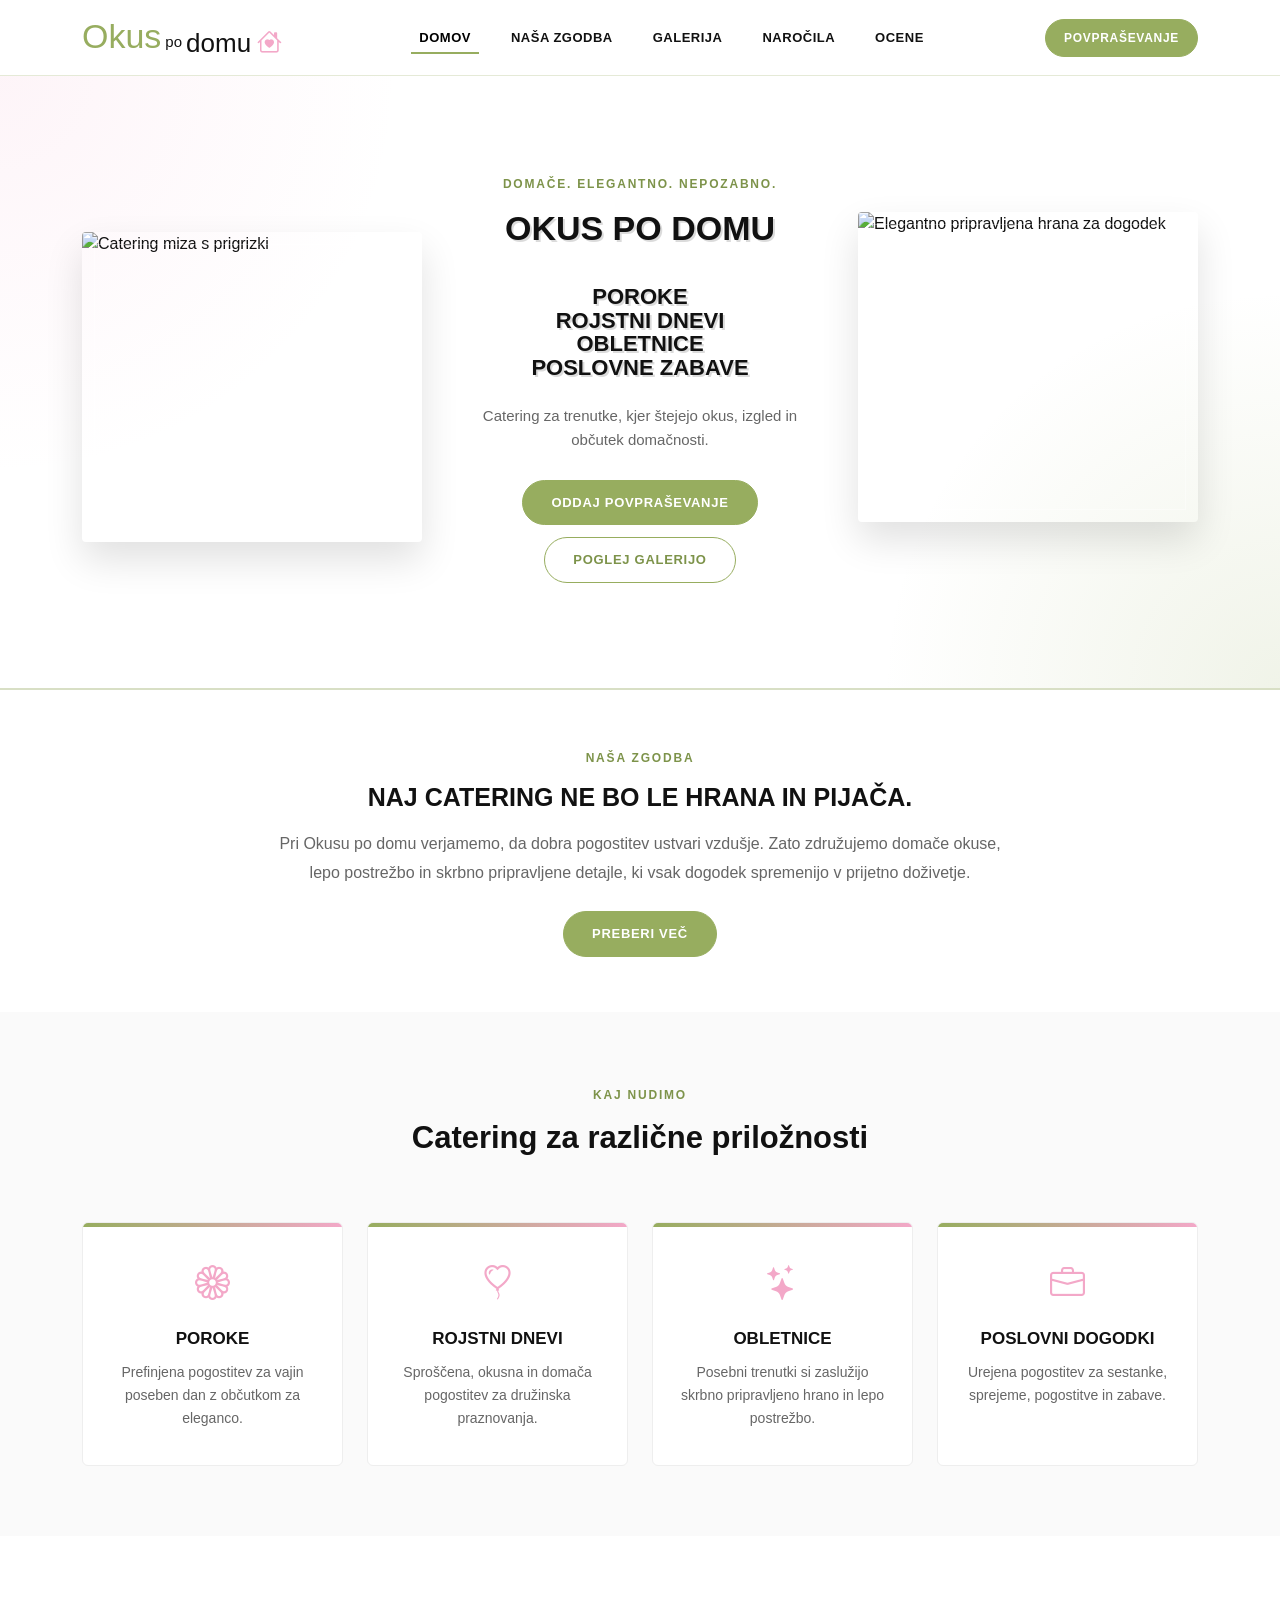
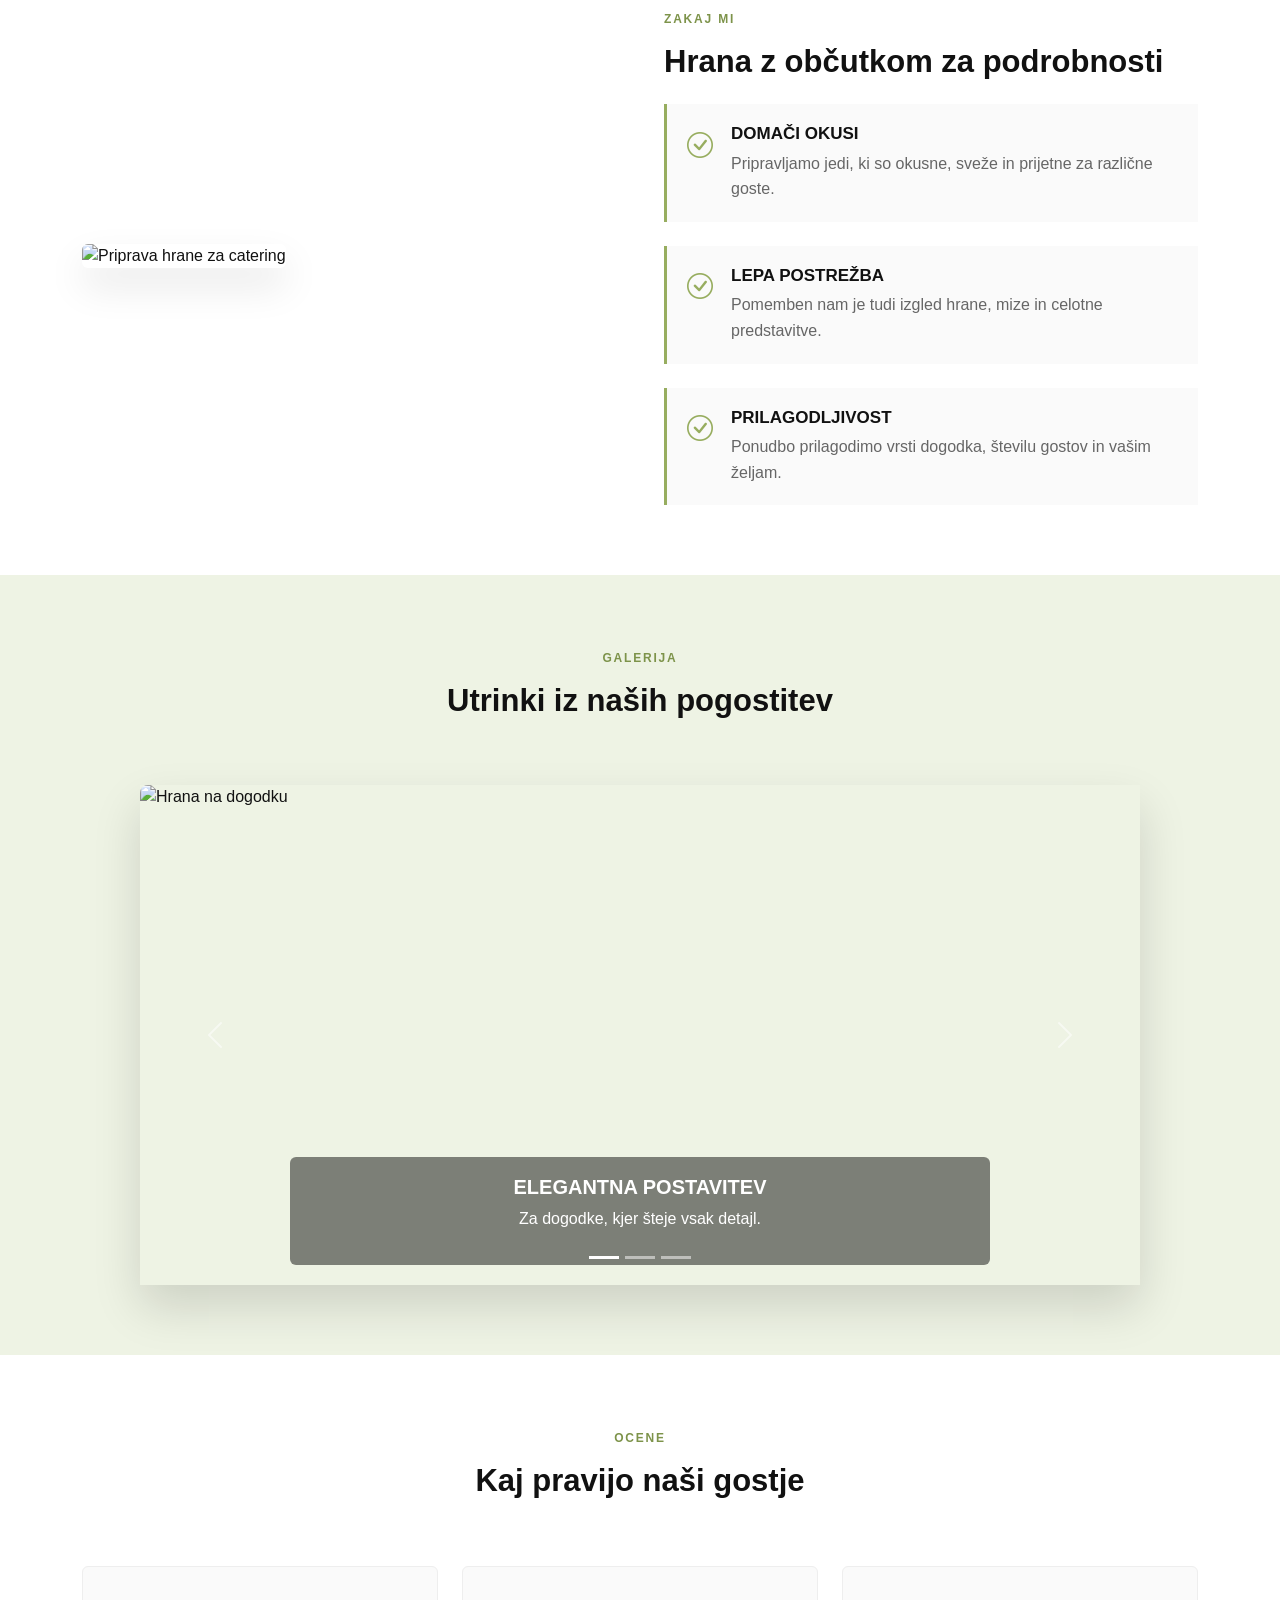
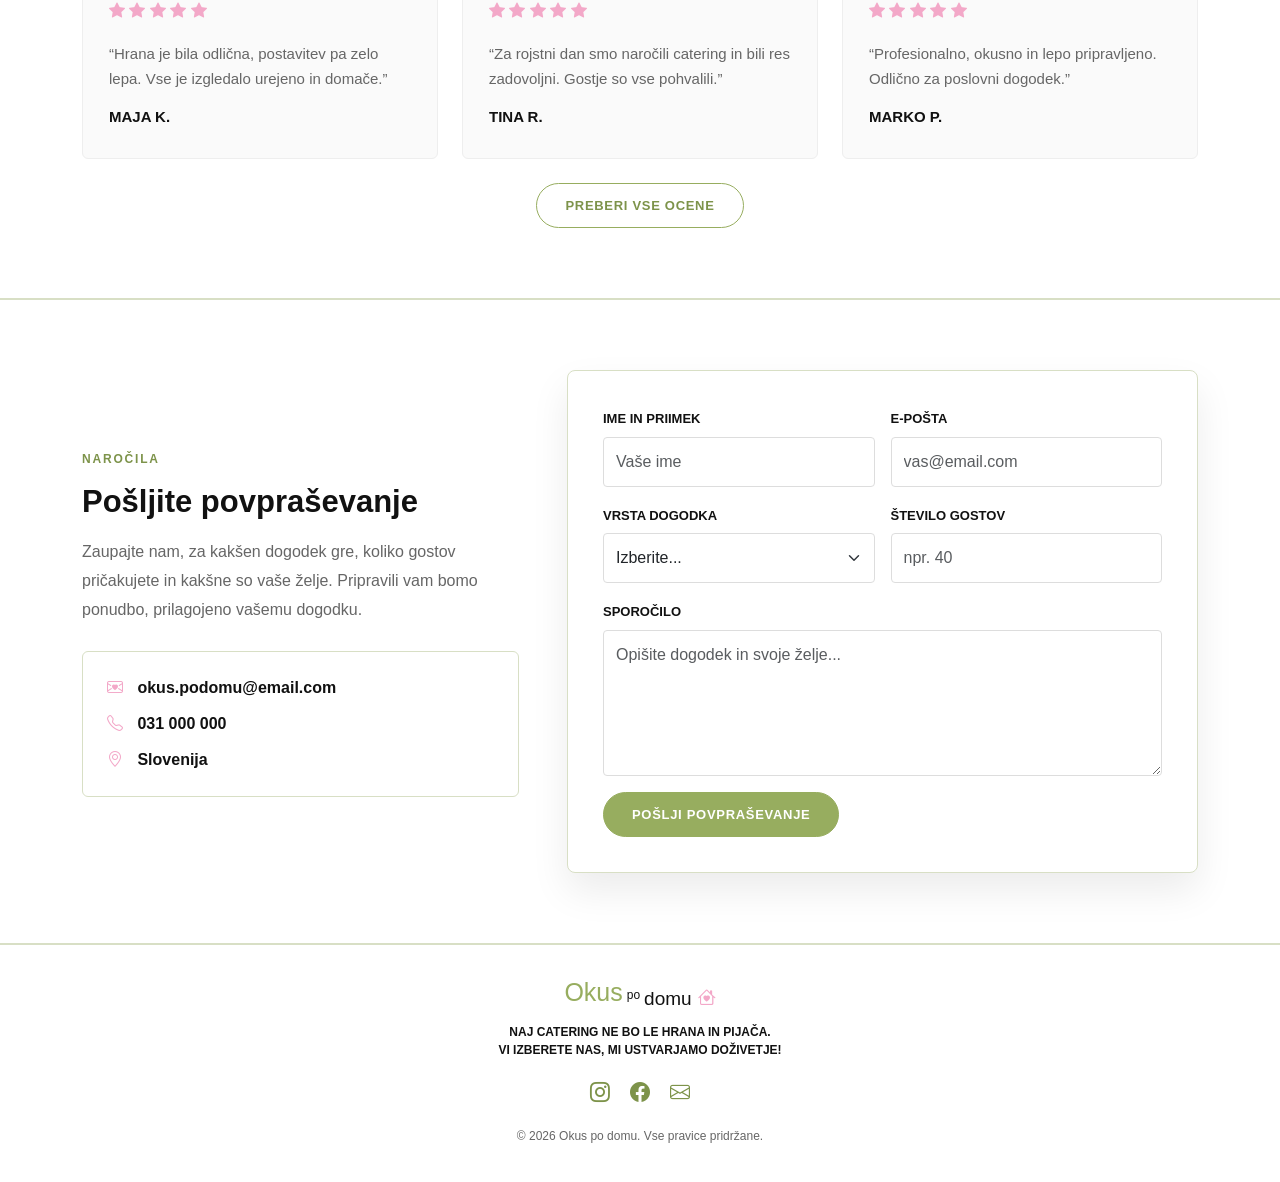
==== data/www/index.html @ 47f955e6 "stran123" ====
<!doctype html>
<html lang="sl">
<head>
  <meta charset="utf-8">
  <meta name="viewport" content="width=device-width, initial-scale=1">
  <title>Okus po domu | Catering</title>

  <!-- Bootstrap 5 CSS -->
  <link href="https://cdn.jsdelivr.net/npm/bootstrap@5.3.3/dist/css/bootstrap.min.css" rel="stylesheet">

  <!-- Bootstrap ikone -->
  <link href="https://cdn.jsdelivr.net/npm/bootstrap-icons@1.11.3/font/bootstrap-icons.css" rel="stylesheet">

  <!-- Moja CSS datoteka -->
  <link rel="stylesheet" href="css/obliko.css">
</head>

<body>

  <!-- NAVIGACIJA -->
  <header class="site-header sticky-top">
    <nav class="navbar navbar-expand-lg navbar-light">
      <div class="container">

        <a class="navbar-brand logo-wrap" href="index.html">
          <div class="logo-text">
            <span class="logo-green">Okus</span>
            <span class="logo-small">po</span>
            <span class="logo-dark">domu</span>
            <i class="bi bi-house-heart logo-icon"></i>
          </div>
        </a>

        <button class="navbar-toggler" type="button" data-bs-toggle="collapse" data-bs-target="#glavnaNavigacija"
          aria-controls="glavnaNavigacija" aria-expanded="false" aria-label="Odpri navigacijo">
          <span class="navbar-toggler-icon"></span>
        </button>

        <div class="collapse navbar-collapse" id="glavnaNavigacija">
          <ul class="navbar-nav mx-auto mb-2 mb-lg-0 gap-lg-4">
            <li class="nav-item">
              <a class="nav-link active" href="index.html">DOMOV</a>
            </li>
            <li class="nav-item">
              <a class="nav-link" href="nasa-zgodba.html">NAŠA ZGODBA</a>
            </li>
            <li class="nav-item">
              <a class="nav-link" href="index.html#galerija">GALERIJA</a>
            </li>
            <li class="nav-item">
              <a class="nav-link" href="index.html#narocila">NAROČILA</a>
            </li>
            <li class="nav-item">
              <a class="nav-link" href="ocene.html">OCENE</a>
            </li>
          </ul>

          <a href="index.html#narocila" class="btn btn-main-small d-none d-lg-inline-block">Povpraševanje</a>
        </div>

      </div>
    </nav>
  </header>


  <main>

    <!-- HERO SEKCIJA -->
    <section class="hero-section" id="domov">
      <div class="container">
        <div class="row align-items-center justify-content-between g-5">

          <div class="col-lg-4 order-2 order-lg-1">
            <div class="image-card hero-img-left">
              <img src="https://images.unsplash.com/photo-1555244162-803834f70033?auto=format&fit=crop&w=900&q=80"
                   alt="Catering miza s prigrizki">
            </div>
          </div>

          <div class="col-lg-4 text-center order-1 order-lg-2">
            <p class="eyebrow">Domače. Elegantno. Nepozabno.</p>

            <h1>OKUS PO DOMU</h1>

            <div class="event-list">
              <p>POROKE</p>
              <p>ROJSTNI DNEVI</p>
              <p>OBLETNICE</p>
              <p>POSLOVNE ZABAVE</p>
            </div>

            <p class="hero-text">
              Catering za trenutke, kjer štejejo okus, izgled in občutek domačnosti.
            </p>

            <div class="hero-buttons">
              <a href="index.html#narocila" class="btn btn-main">Oddaj povpraševanje</a>
              <a href="index.html#galerija" class="btn btn-outline-main">Poglej galerijo</a>
            </div>
          </div>

          <div class="col-lg-4 order-3 order-lg-3">
            <div class="image-card hero-img-right">
              <img src="https://images.unsplash.com/photo-1533777857889-4be7c70b33f7?auto=format&fit=crop&w=900&q=80"
                   alt="Elegantno pripravljena hrana za dogodek">
            </div>
          </div>

        </div>
      </div>
    </section>


    <!-- KRATEK UVOD -->
    <section class="intro-section">
      <div class="container">
        <div class="row justify-content-center text-center">
          <div class="col-lg-8">
            <span class="section-label">NAŠA ZGODBA</span>
            <h2>Naj catering ne bo le hrana in pijača.</h2>
            <p>
              Pri Okusu po domu verjamemo, da dobra pogostitev ustvari vzdušje.
              Zato združujemo domače okuse, lepo postrežbo in skrbno pripravljene detajle,
              ki vsak dogodek spremenijo v prijetno doživetje.
            </p>

            <a href="nasa-zgodba.html" class="btn btn-main mt-4">Preberi več</a>
          </div>
        </div>
      </div>
    </section>


    <!-- STORITVE -->
    <section class="services-section">
      <div class="container">

        <div class="row text-center mb-5">
          <div class="col">
            <span class="section-label">KAJ NUDIMO</span>
            <h2 class="section-title">Catering za različne priložnosti</h2>
          </div>
        </div>

        <div class="row g-4">

          <div class="col-md-6 col-lg-3">
            <div class="service-card h-100">
              <i class="bi bi-flower1"></i>
              <h3>Poroke</h3>
              <p>Prefinjena pogostitev za vajin poseben dan z občutkom za eleganco.</p>
            </div>
          </div>

          <div class="col-md-6 col-lg-3">
            <div class="service-card h-100">
              <i class="bi bi-balloon-heart"></i>
              <h3>Rojstni dnevi</h3>
              <p>Sproščena, okusna in domača pogostitev za družinska praznovanja.</p>
            </div>
          </div>

          <div class="col-md-6 col-lg-3">
            <div class="service-card h-100">
              <i class="bi bi-stars"></i>
              <h3>Obletnice</h3>
              <p>Posebni trenutki si zaslužijo skrbno pripravljeno hrano in lepo postrežbo.</p>
            </div>
          </div>

          <div class="col-md-6 col-lg-3">
            <div class="service-card h-100">
              <i class="bi bi-briefcase"></i>
              <h3>Poslovni dogodki</h3>
              <p>Urejena pogostitev za sestanke, sprejeme, pogostitve in zabave.</p>
            </div>
          </div>

        </div>
      </div>
    </section>


    <!-- ZAKAJ IZBRATI NAS -->
    <section class="why-section">
      <div class="container">
        <div class="row align-items-center g-5">

          <div class="col-lg-6">
            <img class="why-img"
                 src="https://images.unsplash.com/photo-1576867757603-05b134ebc379?auto=format&fit=crop&w=900&q=80"
                 alt="Priprava hrane za catering">
          </div>

          <div class="col-lg-6">
            <span class="section-label">ZAKAJ MI</span>
            <h2 class="section-title text-start">Hrana z občutkom za podrobnosti</h2>

            <div class="why-item">
              <i class="bi bi-check-circle"></i>
              <div>
                <h4>Domači okusi</h4>
                <p>Pripravljamo jedi, ki so okusne, sveže in prijetne za različne goste.</p>
              </div>
            </div>

            <div class="why-item">
              <i class="bi bi-check-circle"></i>
              <div>
                <h4>Lepa postrežba</h4>
                <p>Pomemben nam je tudi izgled hrane, mize in celotne predstavitve.</p>
              </div>
            </div>

            <div class="why-item">
              <i class="bi bi-check-circle"></i>
              <div>
                <h4>Prilagodljivost</h4>
                <p>Ponudbo prilagodimo vrsti dogodka, številu gostov in vašim željam.</p>
              </div>
            </div>

          </div>

        </div>
      </div>
    </section>


    <!-- GALERIJA -->
    <section class="gallery-section" id="galerija">
      <div class="container">

        <div class="row text-center mb-5">
          <div class="col">
            <span class="section-label">GALERIJA</span>
            <h2 class="section-title">Utrinki iz naših pogostitev</h2>
          </div>
        </div>

        <div id="galerijaCarousel" class="carousel slide gallery-carousel" data-bs-ride="carousel">

          <div class="carousel-indicators">
            <button type="button" data-bs-target="#galerijaCarousel" data-bs-slide-to="0" class="active" aria-current="true" aria-label="Slika 1"></button>
            <button type="button" data-bs-target="#galerijaCarousel" data-bs-slide-to="1" aria-label="Slika 2"></button>
            <button type="button" data-bs-target="#galerijaCarousel" data-bs-slide-to="2" aria-label="Slika 3"></button>
          </div>

          <div class="carousel-inner rounded-gallery">

            <div class="carousel-item active">
              <img src="https://images.unsplash.com/photo-1527529482837-4698179dc6ce?auto=format&fit=crop&w=1200&q=80"
                   class="d-block w-100"
                   alt="Hrana na dogodku">
              <div class="carousel-caption">
                <h5>Elegantna postavitev</h5>
                <p>Za dogodke, kjer šteje vsak detajl.</p>
              </div>
            </div>

            <div class="carousel-item">
              <img src="https://images.unsplash.com/photo-1464366400600-7168b8af9bc3?auto=format&fit=crop&w=1200&q=80"
                   class="d-block w-100"
                   alt="Praznovanje z urejeno mizo">
              <div class="carousel-caption">
                <h5>Praznovanja</h5>
                <p>Domače, sproščeno in okusno.</p>
              </div>
            </div>

            <div class="carousel-item">
              <img src="https://images.unsplash.com/photo-1511795409834-ef04bbd61622?auto=format&fit=crop&w=1200&q=80"
                   class="d-block w-100"
                   alt="Catering hrana">
              <div class="carousel-caption">
                <h5>Poslovni dogodki</h5>
                <p>Urejena pogostitev za vaše goste.</p>
              </div>
            </div>

          </div>

          <button class="carousel-control-prev" type="button" data-bs-target="#galerijaCarousel" data-bs-slide="prev">
            <span class="carousel-control-prev-icon" aria-hidden="true"></span>
            <span class="visually-hidden">Prejšnja</span>
          </button>

          <button class="carousel-control-next" type="button" data-bs-target="#galerijaCarousel" data-bs-slide="next">
            <span class="carousel-control-next-icon" aria-hidden="true"></span>
            <span class="visually-hidden">Naslednja</span>
          </button>

        </div>
      </div>
    </section>


    <!-- KRATKE OCENE NA INDEX STRANI -->
    <section class="reviews-section">
      <div class="container">

        <div class="row text-center mb-5">
          <div class="col">
            <span class="section-label">OCENE</span>
            <h2 class="section-title">Kaj pravijo naši gostje</h2>
          </div>
        </div>

        <div class="row g-4">

          <div class="col-md-4">
            <div class="review-card h-100">
              <div class="stars">
                <i class="bi bi-star-fill"></i>
                <i class="bi bi-star-fill"></i>
                <i class="bi bi-star-fill"></i>
                <i class="bi bi-star-fill"></i>
                <i class="bi bi-star-fill"></i>
              </div>
              <p>“Hrana je bila odlična, postavitev pa zelo lepa. Vse je izgledalo urejeno in domače.”</p>
              <h4>Maja K.</h4>
            </div>
          </div>

          <div class="col-md-4">
            <div class="review-card h-100">
              <div class="stars">
                <i class="bi bi-star-fill"></i>
                <i class="bi bi-star-fill"></i>
                <i class="bi bi-star-fill"></i>
                <i class="bi bi-star-fill"></i>
                <i class="bi bi-star-fill"></i>
              </div>
              <p>“Za rojstni dan smo naročili catering in bili res zadovoljni. Gostje so vse pohvalili.”</p>
              <h4>Tina R.</h4>
            </div>
          </div>

          <div class="col-md-4">
            <div class="review-card h-100">
              <div class="stars">
                <i class="bi bi-star-fill"></i>
                <i class="bi bi-star-fill"></i>
                <i class="bi bi-star-fill"></i>
                <i class="bi bi-star-fill"></i>
                <i class="bi bi-star-fill"></i>
              </div>
              <p>“Profesionalno, okusno in lepo pripravljeno. Odlično za poslovni dogodek.”</p>
              <h4>Marko P.</h4>
            </div>
          </div>

        </div>

        <div class="text-center mt-4">
          <a href="ocene.html" class="btn btn-outline-main">Preberi vse ocene</a>
        </div>

      </div>
    </section>


    <!-- NAROČILA -->
    <section class="order-section" id="narocila">
      <div class="container">
        <div class="row align-items-center g-5">

          <div class="col-lg-5">
            <span class="section-label">NAROČILA</span>
            <h2 class="section-title text-start">Pošljite povpraševanje</h2>
            <p class="order-text">
              Zaupajte nam, za kakšen dogodek gre, koliko gostov pričakujete in kakšne so vaše želje.
              Pripravili vam bomo ponudbo, prilagojeno vašemu dogodku.
            </p>

            <div class="contact-box">
              <p><i class="bi bi-envelope-heart"></i> okus.podomu@email.com</p>
              <p><i class="bi bi-telephone"></i> 031 000 000</p>
              <p><i class="bi bi-geo-alt"></i> Slovenija</p>
            </div>
          </div>

          <div class="col-lg-7">
            <form class="order-form">
              <div class="row g-3">

                <div class="col-md-6">
                  <label for="ime" class="form-label">Ime in priimek</label>
                  <input type="text" class="form-control" id="ime" placeholder="Vaše ime">
                </div>

                <div class="col-md-6">
                  <label for="email" class="form-label">E-pošta</label>
                  <input type="email" class="form-control" id="email" placeholder="vas@email.com">
                </div>

                <div class="col-md-6">
                  <label for="dogodek" class="form-label">Vrsta dogodka</label>
                  <select class="form-select" id="dogodek">
                    <option selected>Izberite...</option>
                    <option>Poroka</option>
                    <option>Rojstni dan</option>
                    <option>Obletnica</option>
                    <option>Poslovni dogodek</option>
                    <option>Drugo</option>
                  </select>
                </div>

                <div class="col-md-6">
                  <label for="gostje" class="form-label">Število gostov</label>
                  <input type="number" class="form-control" id="gostje" placeholder="npr. 40">
                </div>

                <div class="col-12">
                  <label for="sporocilo" class="form-label">Sporočilo</label>
                  <textarea class="form-control" id="sporocilo" rows="5" placeholder="Opišite dogodek in svoje želje..."></textarea>
                </div>

                <div class="col-12">
                  <button type="submit" class="btn btn-main">Pošlji povpraševanje</button>
                </div>

              </div>
            </form>
          </div>

        </div>
      </div>
    </section>

  </main>


  <!-- FOOTER -->
  <footer class="site-footer">
    <div class="container text-center">

      <div class="footer-logo">
        <span class="logo-green">Okus</span>
        <span class="logo-small">po</span>
        <span class="logo-dark">domu</span>
        <i class="bi bi-house-heart logo-icon"></i>
      </div>

      <p>
        NAJ CATERING NE BO LE HRANA IN PIJAČA.<br>
        VI IZBERETE NAS, MI USTVARJAMO DOŽIVETJE!
      </p>

      <div class="social-icons">
        <a href="#"><i class="bi bi-instagram"></i></a>
        <a href="#"><i class="bi bi-facebook"></i></a>
        <a href="#"><i class="bi bi-envelope"></i></a>
      </div>

      <small>© 2026 Okus po domu. Vse pravice pridržane.</small>

    </div>
  </footer>


  <!-- Bootstrap 5 JS -->
  <script src="https://cdn.jsdelivr.net/npm/bootstrap@5.3.3/dist/js/bootstrap.bundle.min.js"></script>

</body>
</html>
---- data/www/css/obliko.css ----
/* =====================================
   OKUS PO DOMU - SKUPNI CSS
===================================== */

:root {
  --zelena: #97ad5f;
  --zelena-temna: #7d934a;
  --zelena-svetla: #eef3e4;
  --roza: #f3a8c8;
  --roza-svetla: #fff2f8;
  --crna: #111111;
  --siva: #666666;
  --svetla: #fafafa;
  --bela: #ffffff;
  --rob: #d8dfc5;
}

html {
  scroll-behavior: smooth;
}

body {
  margin: 0;
  font-family: Arial, Helvetica, sans-serif;
  color: var(--crna);
  background-color: var(--bela);
}

section {
  scroll-margin-top: 85px;
}

img {
  max-width: 100%;
}

/* =====================================
   NAVIGACIJA
===================================== */

.site-header {
  background-color: rgba(255, 255, 255, 0.97);
  border-bottom: 1px solid rgba(151, 173, 95, 0.25);
  backdrop-filter: blur(10px);
}

.navbar {
  padding: 14px 0;
}

.logo-wrap {
  text-decoration: none;
}

.logo-text,
.footer-logo {
  font-family: "Comic Sans MS", "Trebuchet MS", Arial, sans-serif;
  line-height: 1;
  display: inline-flex;
  align-items: flex-end;
  gap: 4px;
}

.logo-green {
  color: var(--zelena);
  font-size: 34px;
  font-weight: 400;
}

.logo-small {
  color: var(--crna);
  font-size: 15px;
  margin-bottom: 4px;
}

.logo-dark {
  color: var(--crna);
  font-size: 26px;
  margin-bottom: -3px;
}

.logo-icon {
  color: var(--roza);
  font-size: 25px;
  margin-left: 2px;
  margin-bottom: -2px;
}

.nav-link {
  color: var(--crna);
  font-size: 13px;
  font-weight: 600;
  letter-spacing: 0.5px;
  padding: 8px 0;
  position: relative;
}

.nav-link:hover,
.nav-link.active {
  color: var(--crna);
  font-weight: 800;
}

.nav-link::after {
  content: "";
  position: absolute;
  left: 0;
  bottom: 1px;
  width: 0;
  height: 2px;
  background-color: var(--zelena);
  transition: 0.3s ease;
}

.nav-link:hover::after,
.nav-link.active::after {
  width: 100%;
}

/* =====================================
   GUMBI
===================================== */

.btn-main,
.btn-main-small {
  background-color: var(--zelena);
  border: 1px solid var(--zelena);
  color: var(--bela);
  border-radius: 30px;
  font-weight: 800;
  text-transform: uppercase;
  letter-spacing: 0.7px;
  transition: 0.3s ease;
}

.btn-main {
  padding: 12px 28px;
  font-size: 13px;
}

.btn-main-small {
  padding: 9px 18px;
  font-size: 12px;
}

.btn-main:hover,
.btn-main-small:hover {
  background-color: var(--zelena-temna);
  border-color: var(--zelena-temna);
  color: var(--bela);
  transform: translateY(-2px);
}

.btn-outline-main {
  border: 1px solid var(--zelena);
  color: var(--zelena-temna);
  border-radius: 30px;
  padding: 12px 28px;
  font-size: 13px;
  font-weight: 800;
  text-transform: uppercase;
  letter-spacing: 0.7px;
  transition: 0.3s ease;
}

.btn-outline-main:hover {
  background-color: var(--zelena);
  color: var(--bela);
  transform: translateY(-2px);
}

/* =====================================
   HERO
===================================== */

.hero-section {
  min-height: auto;
  display: flex;
  align-items: center;
  padding: 95px 0 105px;
  background:
    radial-gradient(circle at top left, rgba(243, 168, 200, 0.12), transparent 28%),
    radial-gradient(circle at bottom right, rgba(151, 173, 95, 0.14), transparent 28%),
    var(--bela);
}

.image-card {
  overflow: hidden;
  border-radius: 4px;
  box-shadow: 0 18px 38px rgba(0, 0, 0, 0.12);
  position: relative;
}

.image-card::after {
  content: "";
  position: absolute;
  inset: 12px;
  border: 1px solid rgba(255, 255, 255, 0.35);
  pointer-events: none;
}

.image-card img {
  width: 100%;
  height: 310px;
  object-fit: cover;
  display: block;
  transition: 0.45s ease;
}

.image-card:hover img {
  transform: scale(1.05);
}

.hero-img-left {
  margin-top: 20px;
}

.hero-img-right {
  margin-bottom: 20px;
}

.eyebrow,
.section-label {
  color: var(--zelena-temna);
  text-transform: uppercase;
  letter-spacing: 1.8px;
  font-size: 12px;
  font-weight: 800;
  margin-bottom: 15px;
  display: inline-block;
}

h1 {
  font-size: 34px;
  font-weight: 900;
  color: var(--crna);
  text-shadow: 2px 2px 0 rgba(0, 0, 0, 0.14);
  margin-bottom: 36px;
}

.event-list {
  margin-bottom: 24px;
}

.event-list p {
  margin: 0;
  font-size: 22px;
  line-height: 1.08;
  font-weight: 900;
  color: var(--crna);
  text-shadow: 2px 2px 0 rgba(0, 0, 0, 0.14);
}

.hero-text {
  color: var(--siva);
  font-size: 15px;
  line-height: 1.6;
  max-width: 330px;
  margin: 24px auto 0;
}

.hero-buttons {
  display: flex;
  justify-content: center;
  gap: 12px;
  margin-top: 28px;
  flex-wrap: wrap;
}

/* =====================================
   SPLOŠNI NASLOVI
===================================== */

.section-title {
  font-size: 31px;
  font-weight: 900;
  margin-bottom: 18px;
  text-align: center;
}

.intro-section,
.services-section,
.why-section,
.gallery-section,
.reviews-section,
.order-section {
  padding: 70px 0;
}

/* =====================================
   UVOD
===================================== */

.intro-section {
  border-top: 2px solid var(--rob);
  background-color: var(--bela);
  padding-top: 55px;
  padding-bottom: 55px;
}

.intro-section h2 {
  font-size: 25px;
  font-weight: 900;
  text-transform: uppercase;
  margin-bottom: 18px;
}

.intro-section p {
  color: var(--siva);
  font-size: 16px;
  line-height: 1.8;
  margin-bottom: 0;
}

/* =====================================
   STORITVE
===================================== */

.services-section {
  background-color: var(--svetla);
}

.service-card {
  background-color: var(--bela);
  border: 1px solid #eeeeee;
  padding: 35px 25px;
  text-align: center;
  transition: 0.3s ease;
  border-radius: 6px;
  position: relative;
  overflow: hidden;
}

.service-card::before {
  content: "";
  position: absolute;
  left: 0;
  top: 0;
  height: 4px;
  width: 100%;
  background: linear-gradient(90deg, var(--zelena), var(--roza));
}

.service-card:hover {
  transform: translateY(-7px);
  box-shadow: 0 20px 35px rgba(0, 0, 0, 0.08);
  border-color: var(--rob);
}

.service-card i {
  font-size: 35px;
  color: var(--roza);
  margin-bottom: 18px;
  display: inline-block;
}

.service-card h3 {
  font-size: 17px;
  font-weight: 900;
  text-transform: uppercase;
  margin-bottom: 12px;
}

.service-card p {
  color: var(--siva);
  font-size: 14px;
  line-height: 1.65;
  margin-bottom: 0;
}

/* =====================================
   ZAKAJ MI
===================================== */

.why-section {
  background-color: var(--bela);
}

.why-img {
  width: 100%;
  height: 470px;
  object-fit: cover;
  border-radius: 6px;
  box-shadow: 0 18px 38px rgba(0, 0, 0, 0.1);
}

.why-item {
  display: flex;
  gap: 18px;
  margin-top: 24px;
  padding: 20px;
  border-left: 3px solid var(--zelena);
  background-color: var(--svetla);
}

.why-item i {
  color: var(--zelena);
  font-size: 26px;
  margin-top: 2px;
}

.why-item h4 {
  font-size: 17px;
  font-weight: 900;
  text-transform: uppercase;
  margin-bottom: 6px;
}

.why-item p {
  margin-bottom: 0;
  color: var(--siva);
  line-height: 1.6;
}

/* =====================================
   GALERIJA
===================================== */

.gallery-section {
  background-color: var(--zelena-svetla);
}

.gallery-carousel {
  max-width: 1000px;
  margin: 0 auto;
  box-shadow: 0 22px 45px rgba(0, 0, 0, 0.14);
}

.rounded-gallery {
  border-radius: 8px;
  overflow: hidden;
}

.carousel-item img {
  height: 500px;
  object-fit: cover;
}

.carousel-caption {
  background: rgba(0, 0, 0, 0.48);
  border-radius: 6px;
  padding: 18px;
}

.carousel-caption h5 {
  font-weight: 900;
  text-transform: uppercase;
}

/* =====================================
   OCENE
===================================== */

.reviews-section {
  background-color: var(--bela);
}

.review-card {
  background-color: var(--svetla);
  border: 1px solid #eeeeee;
  padding: 32px 26px;
  border-radius: 6px;
  transition: 0.3s ease;
}

.review-card:hover {
  transform: translateY(-5px);
  box-shadow: 0 18px 35px rgba(0, 0, 0, 0.08);
}

.stars {
  color: var(--roza);
  margin-bottom: 18px;
}

.review-card p {
  color: var(--siva);
  line-height: 1.7;
  font-size: 15px;
}

.review-card h4 {
  font-size: 15px;
  font-weight: 900;
  text-transform: uppercase;
  margin-bottom: 0;
}

/* =====================================
   NAROČILA
===================================== */

.order-section {
  background:
    linear-gradient(rgba(255, 255, 255, 0.92), rgba(255, 255, 255, 0.92)),
    url("https://images.unsplash.com/photo-1504674900247-0877df9cc836?auto=format&fit=crop&w=1400&q=80");
  background-size: cover;
  background-position: center;
  border-top: 2px solid var(--rob);
}

.order-text {
  color: var(--siva);
  font-size: 16px;
  line-height: 1.8;
  margin-bottom: 26px;
}

.contact-box {
  background-color: var(--bela);
  border: 1px solid var(--rob);
  padding: 24px;
  border-radius: 6px;
}

.contact-box p {
  margin-bottom: 12px;
  color: var(--crna);
  font-weight: 700;
}

.contact-box p:last-child {
  margin-bottom: 0;
}

.contact-box i {
  color: var(--roza);
  margin-right: 10px;
}

.order-form {
  background-color: var(--bela);
  border: 1px solid var(--rob);
  border-radius: 8px;
  padding: 35px;
  box-shadow: 0 18px 38px rgba(0, 0, 0, 0.08);
}

.form-label {
  font-size: 13px;
  font-weight: 800;
  text-transform: uppercase;
}

.form-control,
.form-select {
  border-radius: 4px;
  border: 1px solid #dddddd;
  padding: 12px;
}

.form-control:focus,
.form-select:focus {
  border-color: var(--zelena);
  box-shadow: 0 0 0 0.2rem rgba(151, 173, 95, 0.2);
}

/* =====================================
   FOOTER
===================================== */

.site-footer {
  border-top: 2px solid var(--rob);
  padding: 35px 0;
  background-color: var(--bela);
}

.footer-logo {
  margin-bottom: 18px;
}

.footer-logo .logo-green {
  font-size: 25px;
}

.footer-logo .logo-small {
  font-size: 12px;
}

.footer-logo .logo-dark {
  font-size: 19px;
}

.footer-logo .logo-icon {
  font-size: 18px;
}

.site-footer p {
  font-size: 12px;
  line-height: 1.5;
  color: var(--crna);
  margin-bottom: 18px;
  font-weight: 600;
}

.social-icons {
  margin-bottom: 16px;
}

.social-icons a {
  color: var(--zelena-temna);
  font-size: 20px;
  margin: 0 8px;
  transition: 0.3s ease;
}

.social-icons a:hover {
  color: var(--roza);
}

.site-footer small {
  color: var(--siva);
  font-size: 12px;
}

/* =====================================
   RESPONSIVE - skozi vse naprave
===================================== */

@media (max-width: 991px) {
  .navbar-collapse {
    margin-top: 18px;
    text-align: center;
  }

  .hero-section {
    min-height: auto;
    padding: 45px 0 55px;
  }

  .hero-img-left,
  .hero-img-right {
    margin: 0;
  }

  h1 {
    font-size: 30px;
    margin-bottom: 30px;
  }

  .event-list p {
    font-size: 20px;
  }

  .image-card img {
    height: 280px;
  }

  .why-img {
    height: 380px;
  }

  .carousel-item img {
    height: 420px;
  }

  .intro-section,
  .services-section,
  .why-section,
  .gallery-section,
  .reviews-section,
  .order-section {
    padding: 55px 0;
  }
}

@media (max-width: 576px) {
  .navbar {
    padding: 12px 0;
  }

  .logo-green {
    font-size: 28px;
  }

  .logo-dark {
    font-size: 22px;
  }

  .logo-small {
    font-size: 13px;
  }

  .logo-icon {
    font-size: 21px;
  }

  .hero-section {
    padding: 35px 0 45px;
  }

  h1 {
    font-size: 25px;
  }

  .section-title {
    font-size: 24px;
  }

  .event-list p {
    font-size: 18px;
  }

  .hero-buttons {
    flex-direction: column;
    align-items: center;
  }

  .btn-main,
  .btn-outline-main {
    width: 100%;
    max-width: 280px;
  }

  .image-card img {
    height: 230px;
  }

  .carousel-item img {
    height: 300px;
  }

  .carousel-caption {
    display: none;
  }

  .order-form {
    padding: 24px;
  }

  .why-item {
    padding: 16px;
  }
}
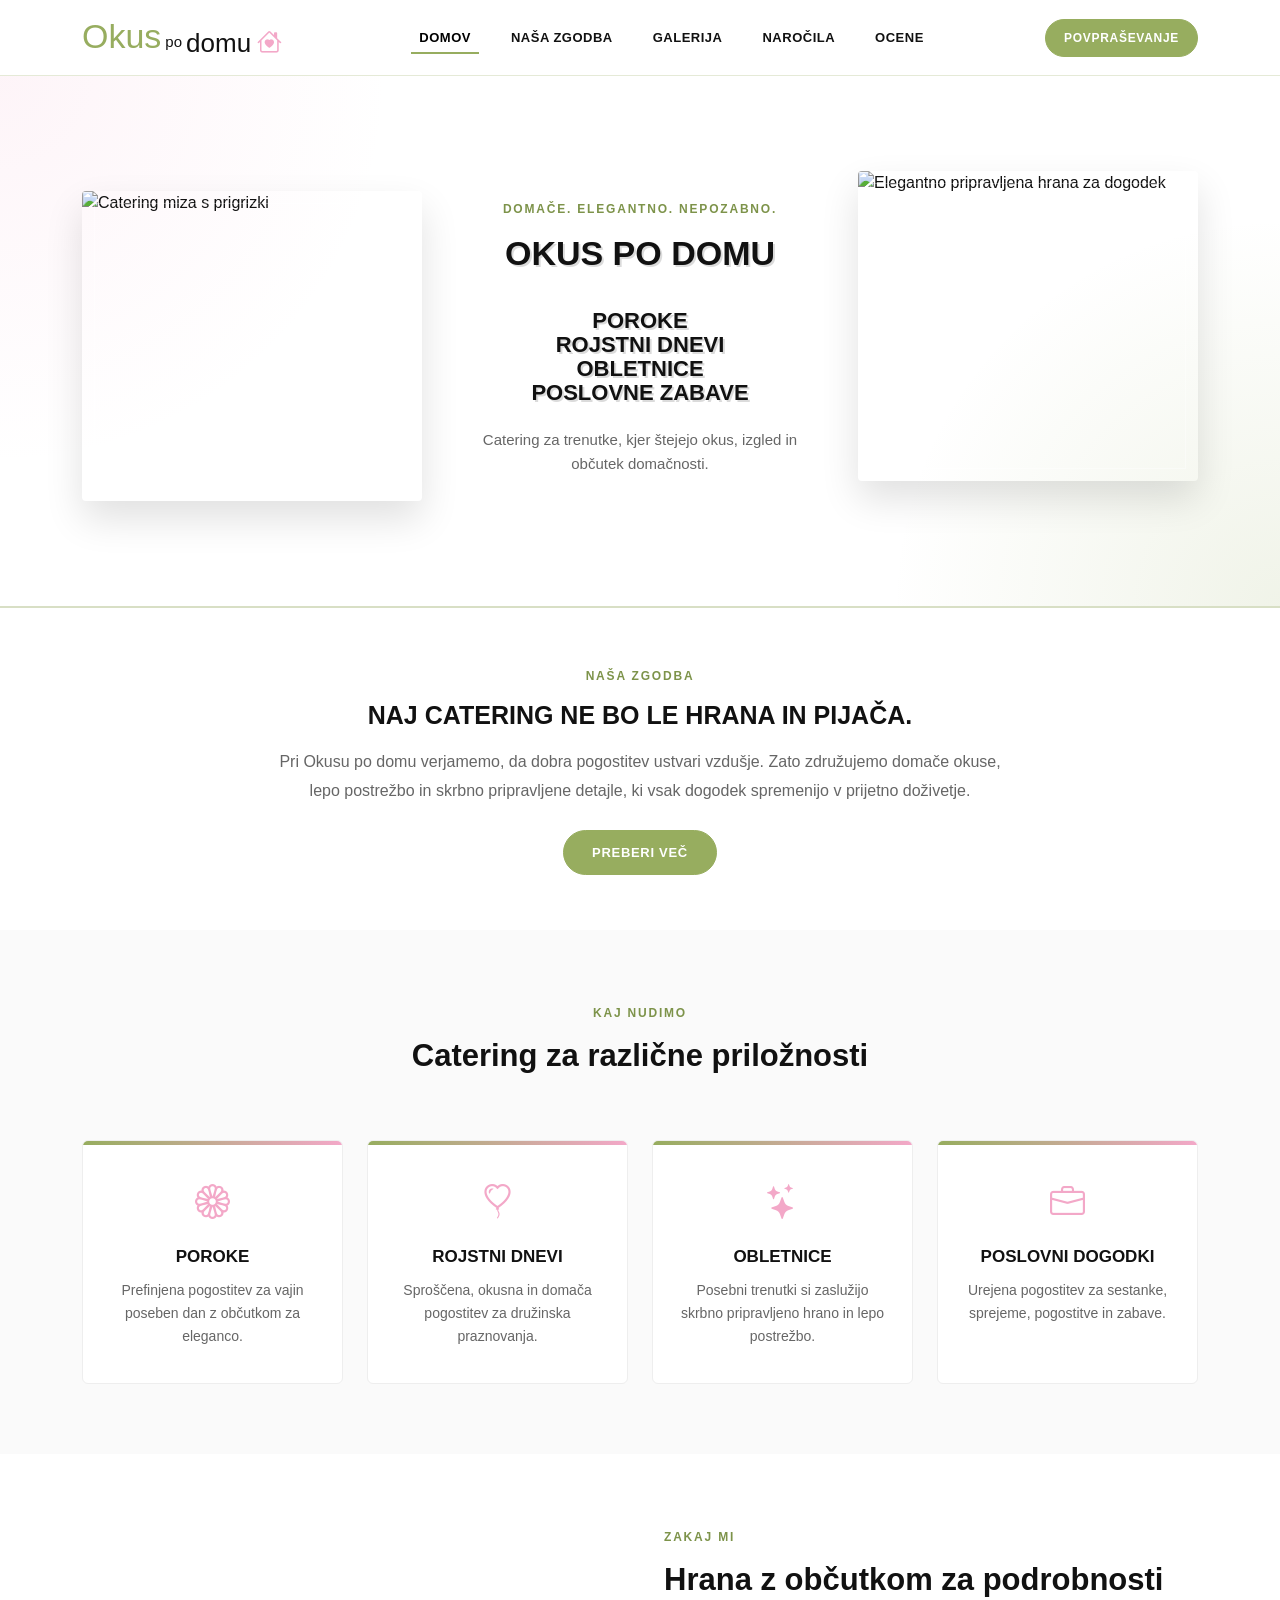
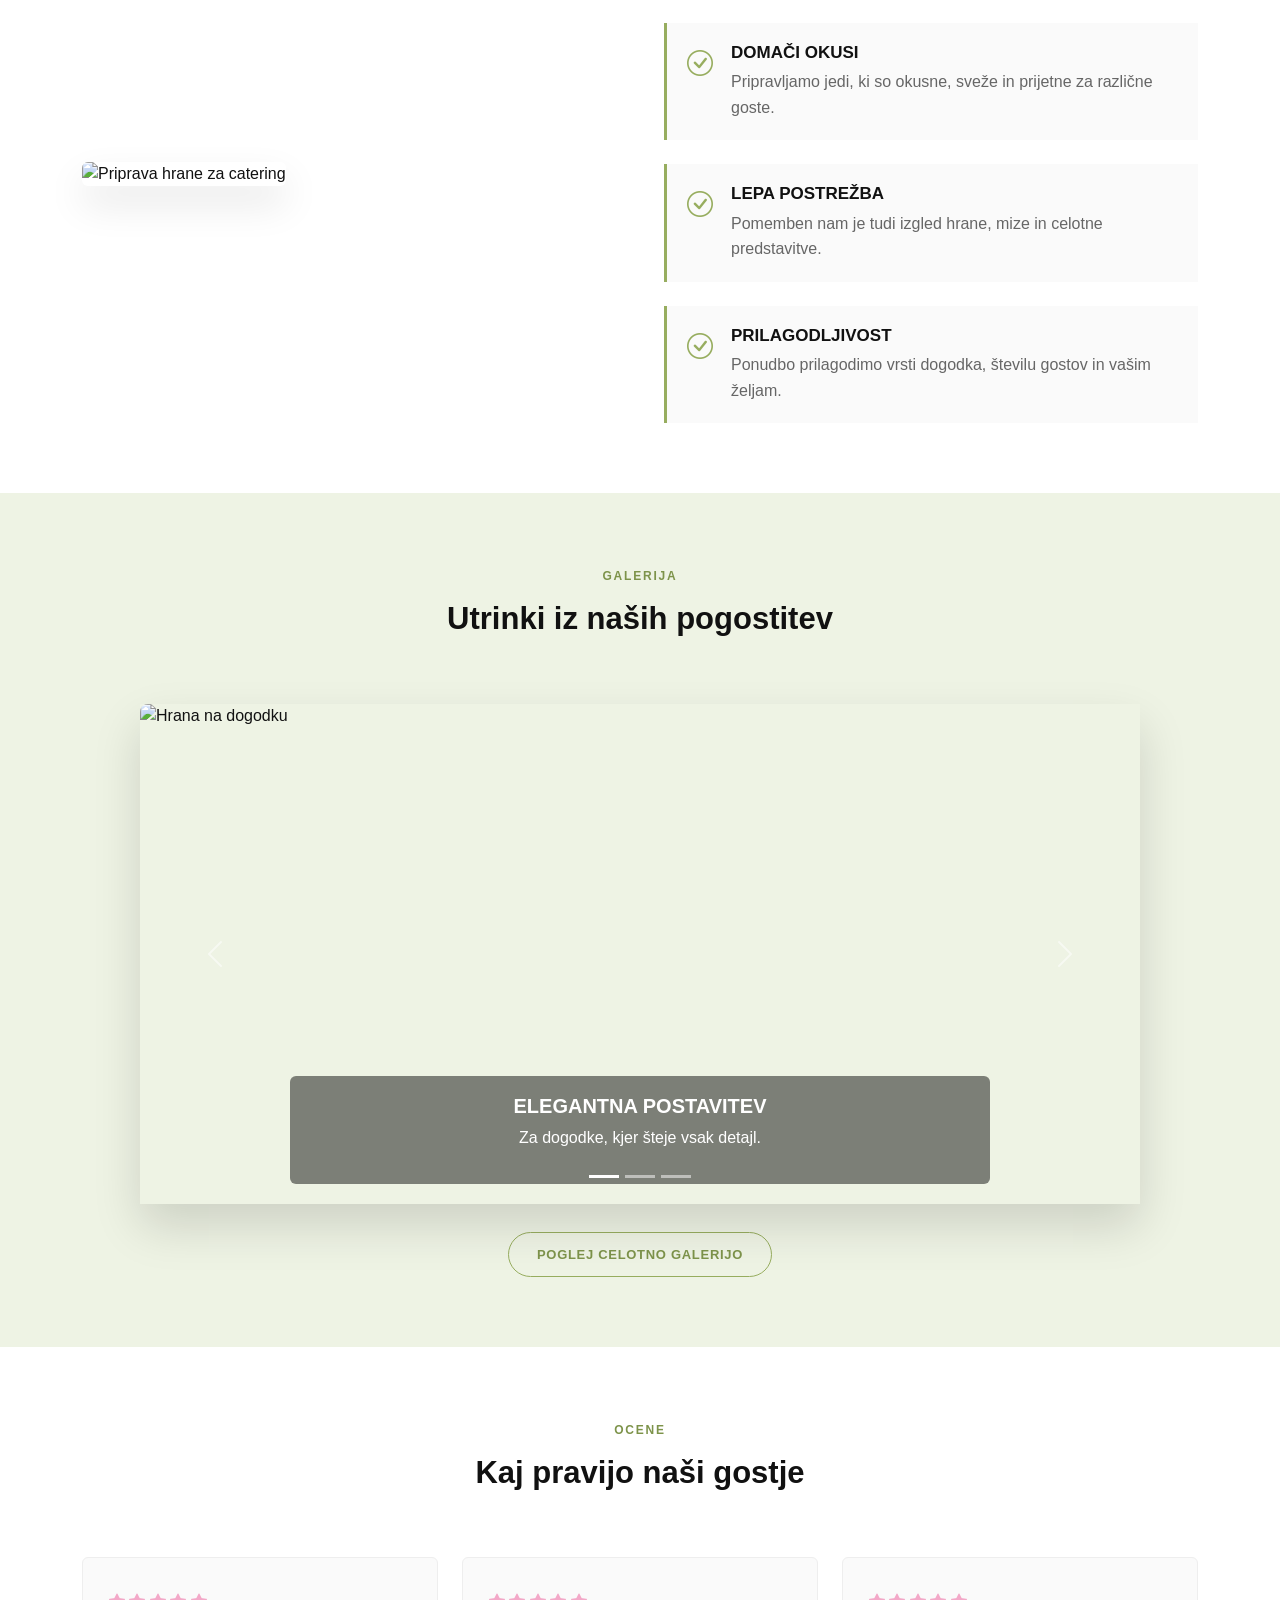
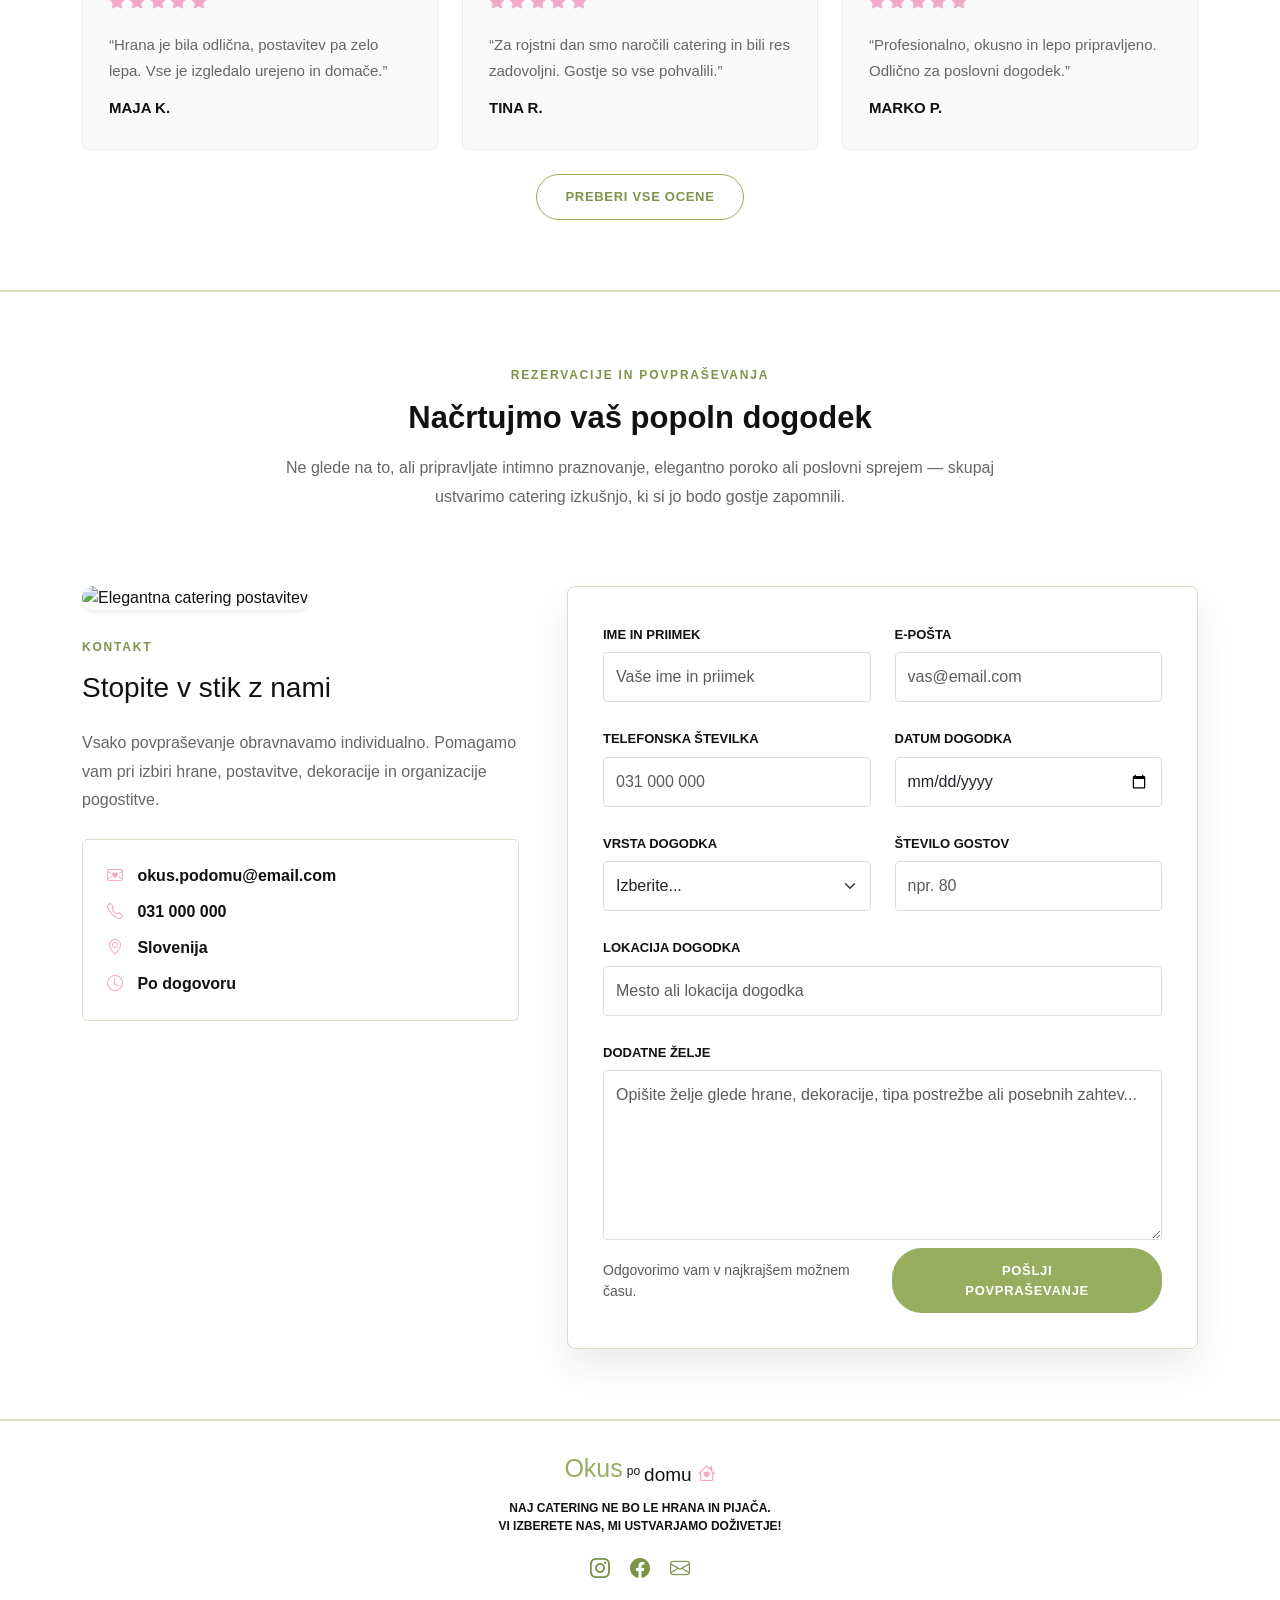
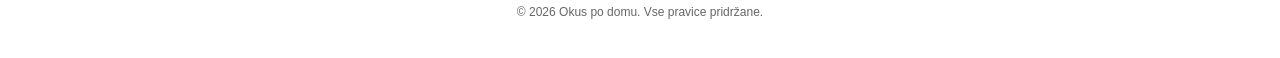
==== commit 7365fad6: "nerejena celotna naloga narejeni podstrani naročila in galerija" ====
--- a/data/www/index.html
+++ b/data/www/index.html
@@ -45,17 +45,17 @@
               <a class="nav-link" href="nasa-zgodba.html">NAŠA ZGODBA</a>
             </li>
             <li class="nav-item">
-              <a class="nav-link" href="index.html#galerija">GALERIJA</a>
+              <a class="nav-link" href="galerija.html">GALERIJA</a>
             </li>
             <li class="nav-item">
-              <a class="nav-link" href="index.html#narocila">NAROČILA</a>
+              <a class="nav-link" href="narocila.html">NAROČILA</a>
             </li>
             <li class="nav-item">
               <a class="nav-link" href="ocene.html">OCENE</a>
             </li>
           </ul>
 
-          <a href="index.html#narocila" class="btn btn-main-small d-none d-lg-inline-block">Povpraševanje</a>
+          <a href="narocila.html" class="btn btn-main-small d-none d-lg-inline-block">Povpraševanje</a>
         </div>
 
       </div>
@@ -93,10 +93,7 @@
               Catering za trenutke, kjer štejejo okus, izgled in občutek domačnosti.
             </p>
 
-            <div class="hero-buttons">
-              <a href="index.html#narocila" class="btn btn-main">Oddaj povpraševanje</a>
-              <a href="index.html#galerija" class="btn btn-outline-main">Poglej galerijo</a>
-            </div>
+    
           </div>
 
           <div class="col-lg-4 order-3 order-lg-3">
@@ -291,6 +288,9 @@
           </button>
 
         </div>
+        <div class="hero-buttons">
+          <a href="index.html#galerija" class="btn btn-outline-main">Poglej celotno galerijo</a>
+        </div>
       </div>
     </section>
 
@@ -363,65 +363,124 @@
     <!-- NAROČILA -->
     <section class="order-section" id="narocila">
       <div class="container">
-        <div class="row align-items-center g-5">
+
+        <div class="row text-center mb-5">
+          <div class="col-lg-8 mx-auto">
+            <span class="section-label">REZERVACIJE IN POVPRAŠEVANJA</span>
+            <h2 class="section-title">Načrtujmo vaš popoln dogodek</h2>
+            <p class="order-text">
+              Ne glede na to, ali pripravljate intimno praznovanje,
+              elegantno poroko ali poslovni sprejem — skupaj ustvarimo
+              catering izkušnjo, ki si jo bodo gostje zapomnili.
+            </p>
+          </div>
+        </div>
+
+        <div class="row g-5 align-items-stretch">
 
           <div class="col-lg-5">
-            <span class="section-label">NAROČILA</span>
-            <h2 class="section-title text-start">Pošljite povpraševanje</h2>
-            <p class="order-text">
-              Zaupajte nam, za kakšen dogodek gre, koliko gostov pričakujete in kakšne so vaše želje.
-              Pripravili vam bomo ponudbo, prilagojeno vašemu dogodku.
-            </p>
-
-            <div class="contact-box">
-              <p><i class="bi bi-envelope-heart"></i> okus.podomu@email.com</p>
-              <p><i class="bi bi-telephone"></i> 031 000 000</p>
-              <p><i class="bi bi-geo-alt"></i> Slovenija</p>
+            <div class="contact-card h-100">
+
+              <div class="contact-image mb-4">
+                <img
+                  src="https://images.unsplash.com/photo-1559339352-11d035aa65de?auto=format&fit=crop&w=1200&q=80"
+                  alt="Elegantna catering postavitev"
+                  class="img-fluid rounded-4 shadow-sm"
+                >
+              </div>
+
+              <span class="section-label">KONTAKT</span>
+              <h3 class="mb-4">Stopite v stik z nami</h3>
+
+              <p class="order-text mb-4">
+                Vsako povpraševanje obravnavamo individualno.
+                Pomagamo vam pri izbiri hrane, postavitve,
+                dekoracije in organizacije pogostitve.
+              </p>
+
+              <div class="contact-box modern-contact">
+                <p><i class="bi bi-envelope-heart"></i> okus.podomu@email.com</p>
+                <p><i class="bi bi-telephone"></i> 031 000 000</p>
+                <p><i class="bi bi-geo-alt"></i> Slovenija</p>
+                <p><i class="bi bi-clock"></i> Po dogovoru </p>
+              </div>
+
             </div>
           </div>
 
           <div class="col-lg-7">
-            <form class="order-form">
-              <div class="row g-3">
-
-                <div class="col-md-6">
-                  <label for="ime" class="form-label">Ime in priimek</label>
-                  <input type="text" class="form-control" id="ime" placeholder="Vaše ime">
+            <div class="form-wrapper">
+
+              <form class="order-form modern-form">
+                <div class="row g-4">
+
+                  <div class="col-md-6">
+                    <label for="ime" class="form-label">Ime in priimek</label>
+                    <input type="text" class="form-control" id="ime" placeholder="Vaše ime in priimek">
+                  </div>
+
+                  <div class="col-md-6">
+                    <label for="email" class="form-label">E-pošta</label>
+                    <input type="email" class="form-control" id="email" placeholder="vas@email.com">
+                  </div>
+
+                  <div class="col-md-6">
+                    <label for="telefon" class="form-label">Telefonska številka</label>
+                    <input type="tel" class="form-control" id="telefon" placeholder="031 000 000">
+                  </div>
+
+                  <div class="col-md-6">
+                    <label for="datum" class="form-label">Datum dogodka</label>
+                    <input type="date" class="form-control" id="datum">
+                  </div>
+
+                  <div class="col-md-6">
+                    <label for="dogodek" class="form-label">Vrsta dogodka</label>
+                    <select class="form-select" id="dogodek">
+                      <option selected>Izberite...</option>
+                      <option>Poroka</option>
+                      <option>Rojstni dan</option>
+                      <option>Obletnica</option>
+                      <option>Poslovni dogodek</option>
+                      <option>Zasebna zabava</option>
+                      <option>Drugo</option>
+                    </select>
+                  </div>
+
+                  <div class="col-md-6">
+                    <label for="gostje" class="form-label">Število gostov</label>
+                    <input type="number" class="form-control" id="gostje" placeholder="npr. 80">
+                  </div>
+
+                  <div class="col-12">
+                    <label for="lokacija" class="form-label">Lokacija dogodka</label>
+                    <input type="text" class="form-control" id="lokacija" placeholder="Mesto ali lokacija dogodka">
+                  </div>
+
+                  <div class="col-12">
+                    <label for="sporocilo" class="form-label">Dodatne želje</label>
+                    <textarea
+                      class="form-control"
+                      id="sporocilo"
+                      rows="6"
+                      placeholder="Opišite želje glede hrane, dekoracije, tipa postrežbe ali posebnih zahtev..."
+                    ></textarea>
+                  </div>
+
+                  <div class="col-12 d-flex flex-column flex-md-row align-items-md-center justify-content-between gap-3 mt-2">
+                    <p class="small mb-0 text-muted">
+                      Odgovorimo vam v najkrajšem možnem času.
+                    </p>
+
+                    <button type="submit" class="btn btn-main btn-lg px-5">
+                      Pošlji povpraševanje
+                    </button>
+                  </div>
+
                 </div>
-
-                <div class="col-md-6">
-                  <label for="email" class="form-label">E-pošta</label>
-                  <input type="email" class="form-control" id="email" placeholder="vas@email.com">
-                </div>
-
-                <div class="col-md-6">
-                  <label for="dogodek" class="form-label">Vrsta dogodka</label>
-                  <select class="form-select" id="dogodek">
-                    <option selected>Izberite...</option>
-                    <option>Poroka</option>
-                    <option>Rojstni dan</option>
-                    <option>Obletnica</option>
-                    <option>Poslovni dogodek</option>
-                    <option>Drugo</option>
-                  </select>
-                </div>
-
-                <div class="col-md-6">
-                  <label for="gostje" class="form-label">Število gostov</label>
-                  <input type="number" class="form-control" id="gostje" placeholder="npr. 40">
-                </div>
-
-                <div class="col-12">
-                  <label for="sporocilo" class="form-label">Sporočilo</label>
-                  <textarea class="form-control" id="sporocilo" rows="5" placeholder="Opišite dogodek in svoje želje..."></textarea>
-                </div>
-
-                <div class="col-12">
-                  <button type="submit" class="btn btn-main">Pošlji povpraševanje</button>
-                </div>
-
-              </div>
-            </form>
+              </form>
+
+            </div>
           </div>
 
         </div>
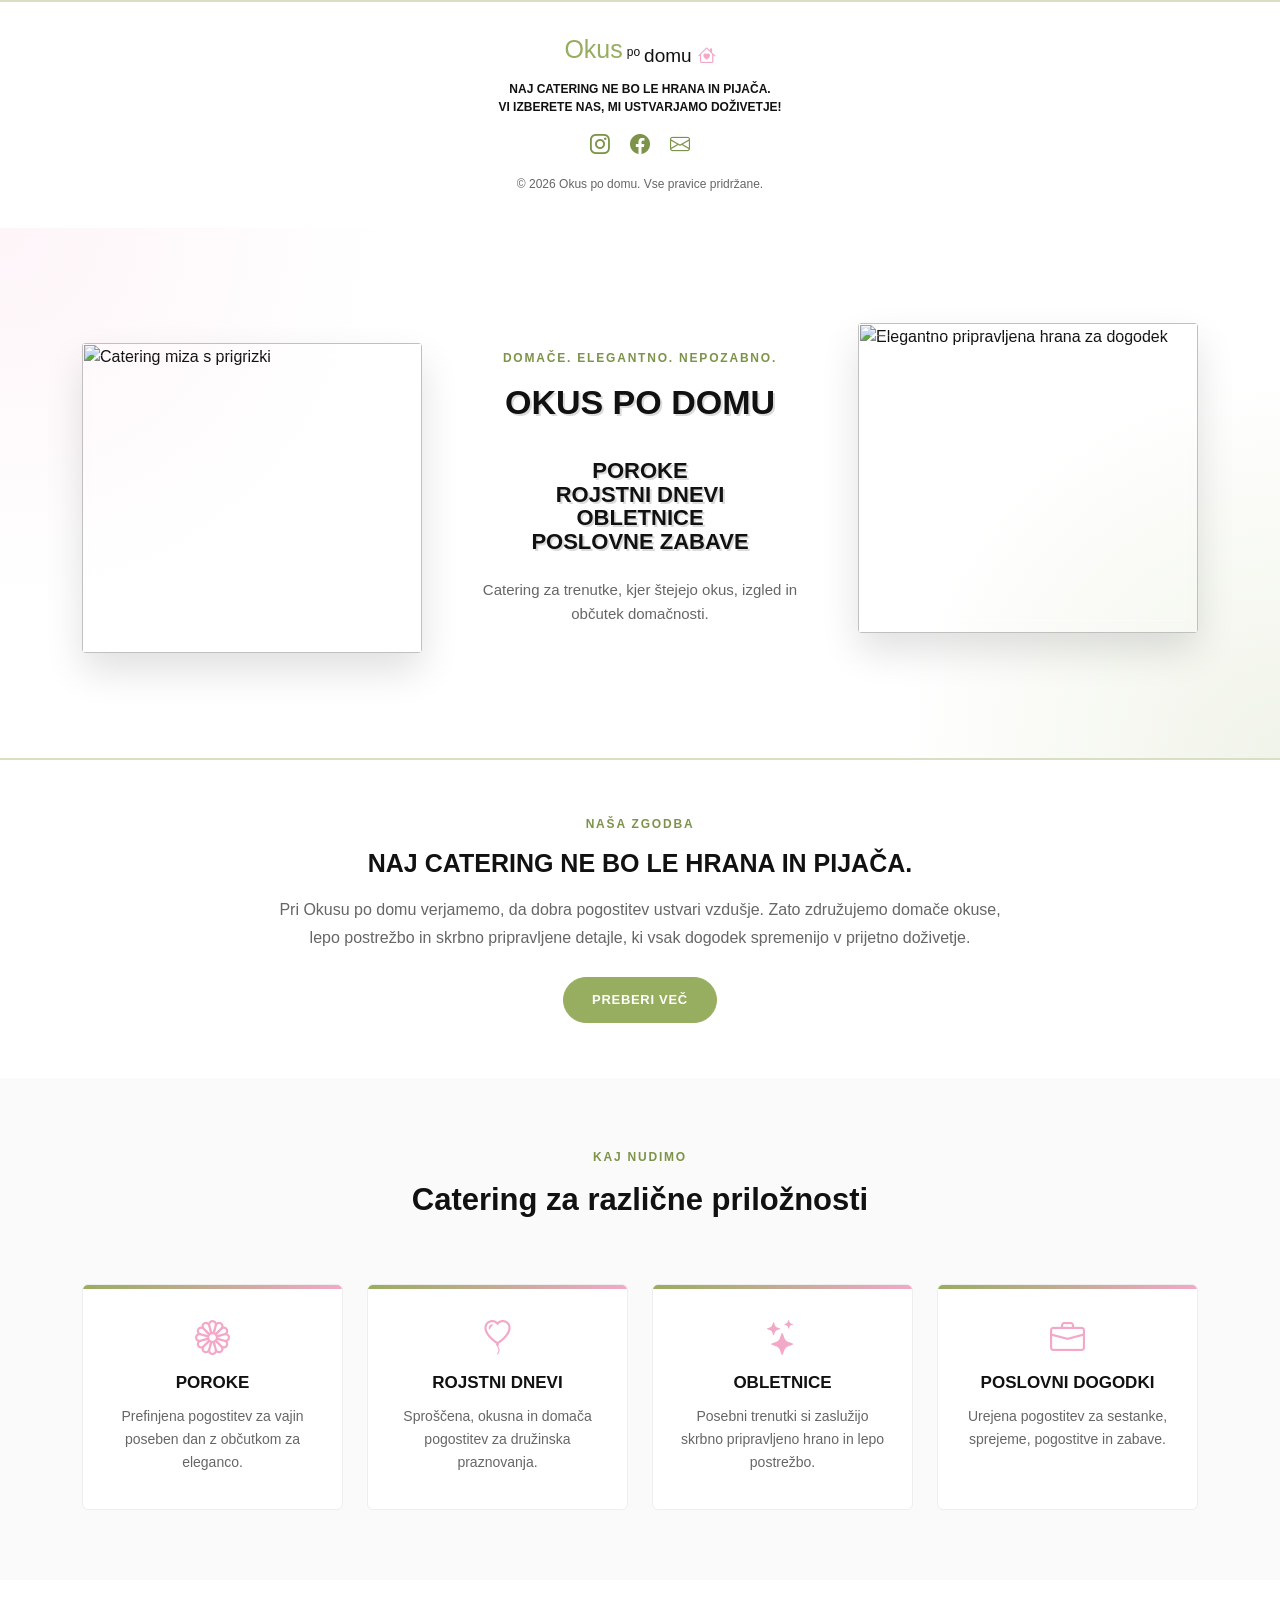
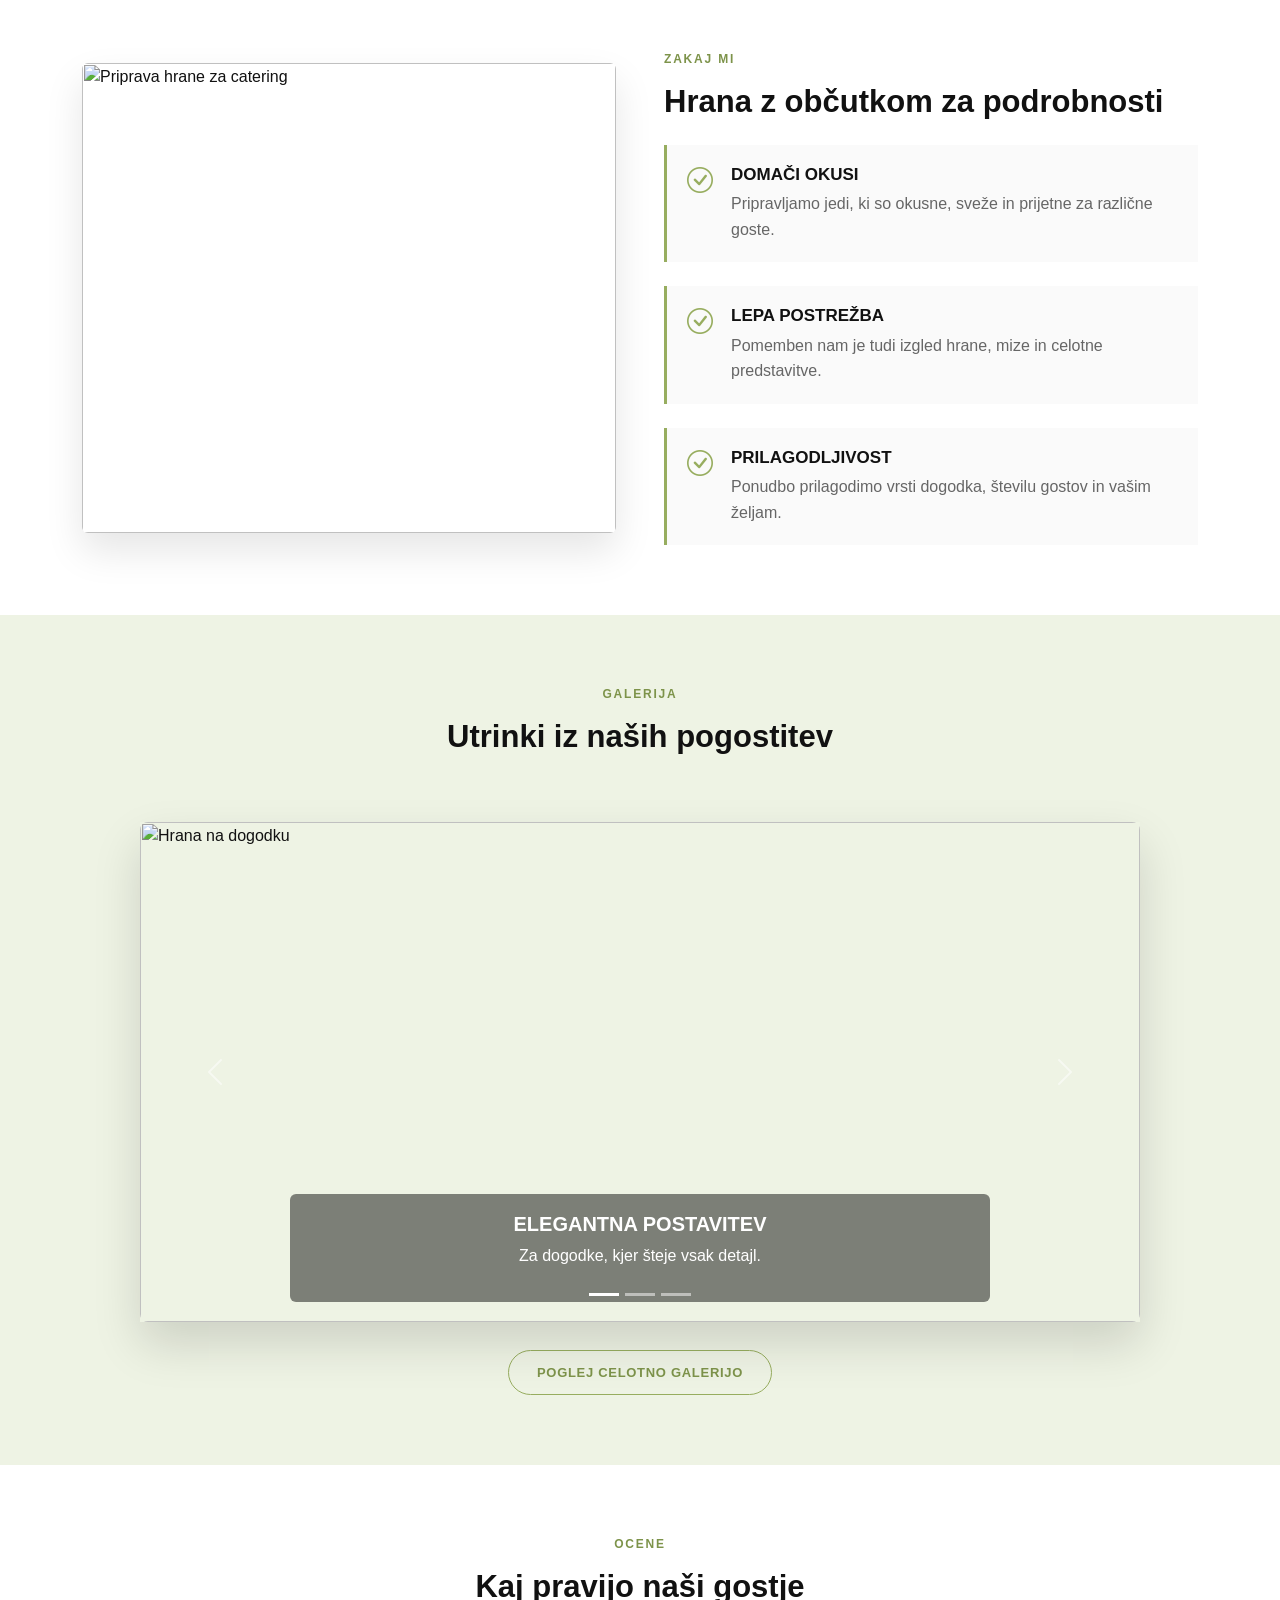
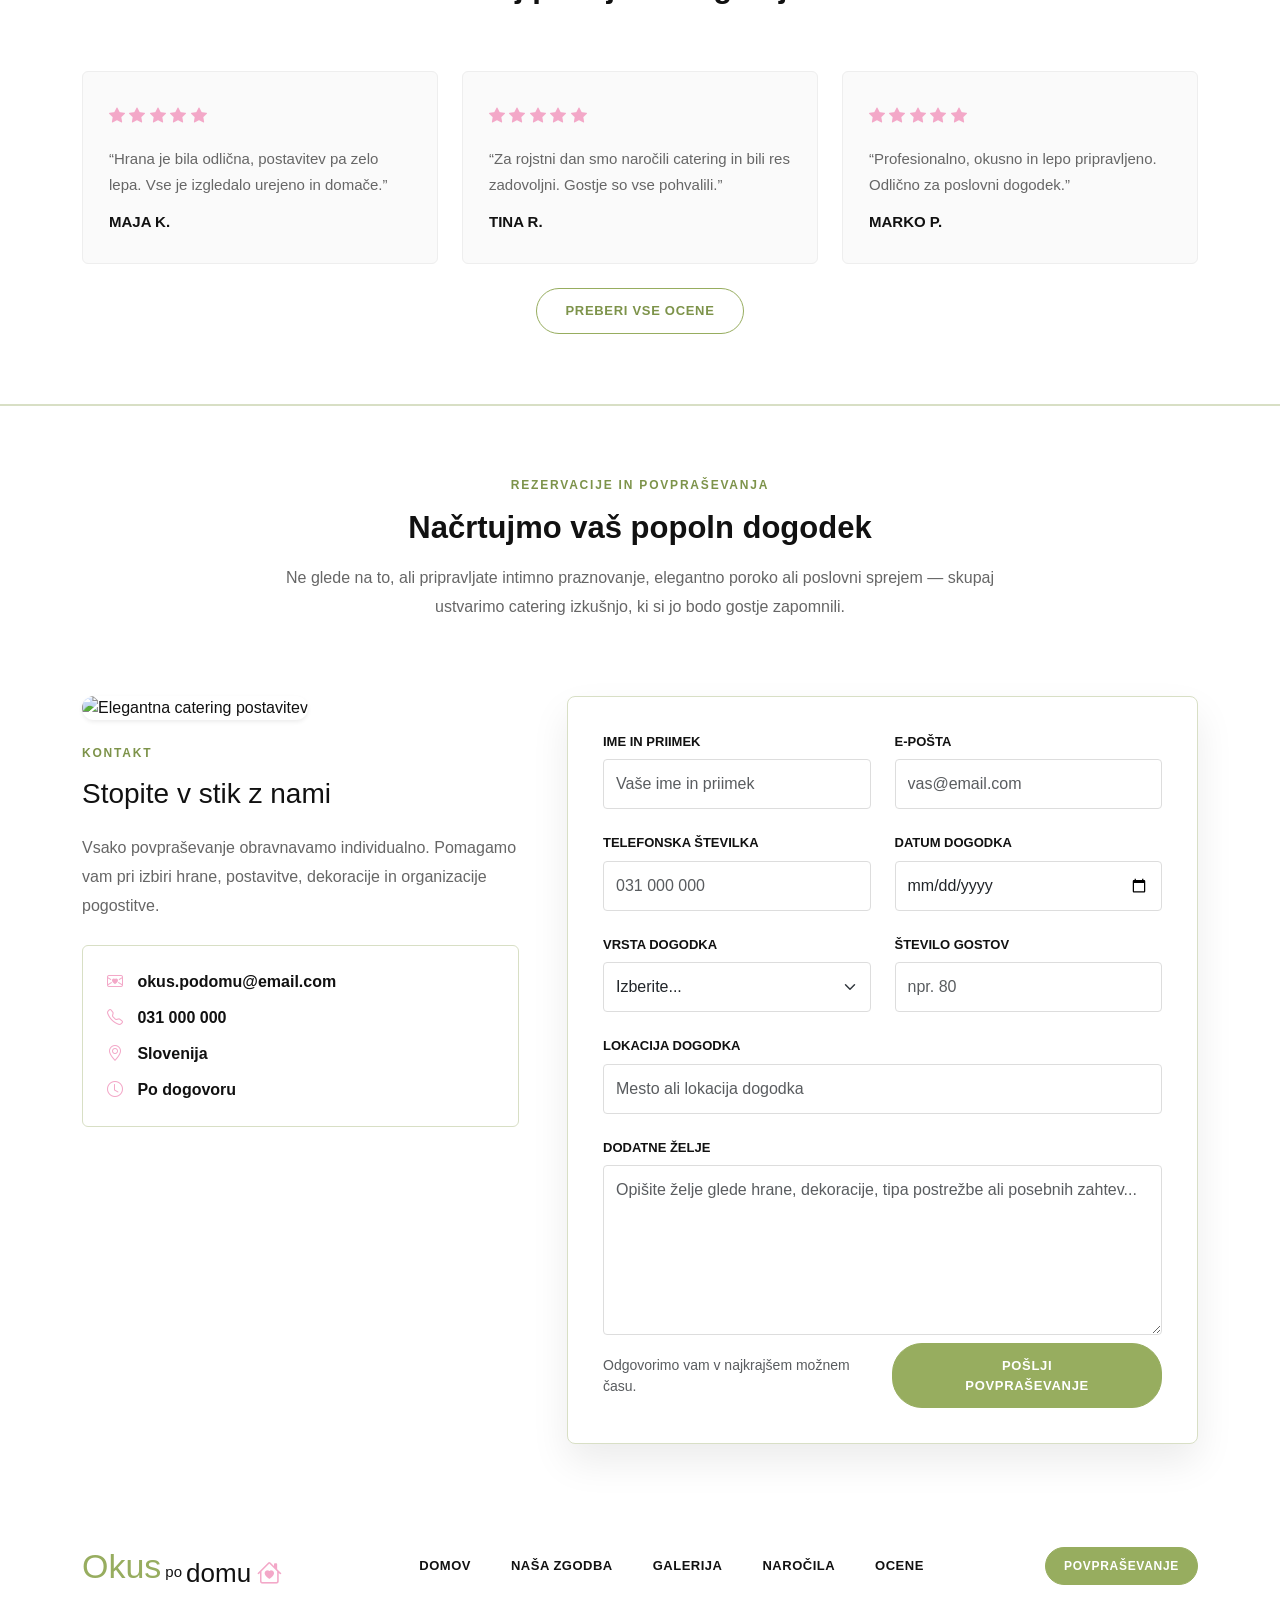
==== commit 1c6b3dc1: "nevem" ====
--- a/data/www/index.html
+++ b/data/www/index.html
@@ -1,67 +1,35 @@
-<!doctype html>
-<html lang="sl">
-<head>
-  <meta charset="utf-8">
-  <meta name="viewport" content="width=device-width, initial-scale=1">
-  <title>Okus po domu | Catering</title>
-
-  <!-- Bootstrap 5 CSS -->
-  <link href="https://cdn.jsdelivr.net/npm/bootstrap@5.3.3/dist/css/bootstrap.min.css" rel="stylesheet">
-
-  <!-- Bootstrap ikone -->
-  <link href="https://cdn.jsdelivr.net/npm/bootstrap-icons@1.11.3/font/bootstrap-icons.css" rel="stylesheet">
-
-  <!-- Moja CSS datoteka -->
-  <link rel="stylesheet" href="css/obliko.css">
-</head>
-
-<body>
-
-  <!-- NAVIGACIJA -->
-  <header class="site-header sticky-top">
-    <nav class="navbar navbar-expand-lg navbar-light">
-      <div class="container">
-
-        <a class="navbar-brand logo-wrap" href="index.html">
-          <div class="logo-text">
-            <span class="logo-green">Okus</span>
-            <span class="logo-small">po</span>
-            <span class="logo-dark">domu</span>
-            <i class="bi bi-house-heart logo-icon"></i>
-          </div>
-        </a>
-
-        <button class="navbar-toggler" type="button" data-bs-toggle="collapse" data-bs-target="#glavnaNavigacija"
-          aria-controls="glavnaNavigacija" aria-expanded="false" aria-label="Odpri navigacijo">
-          <span class="navbar-toggler-icon"></span>
-        </button>
-
-        <div class="collapse navbar-collapse" id="glavnaNavigacija">
-          <ul class="navbar-nav mx-auto mb-2 mb-lg-0 gap-lg-4">
-            <li class="nav-item">
-              <a class="nav-link active" href="index.html">DOMOV</a>
-            </li>
-            <li class="nav-item">
-              <a class="nav-link" href="nasa-zgodba.html">NAŠA ZGODBA</a>
-            </li>
-            <li class="nav-item">
-              <a class="nav-link" href="galerija.html">GALERIJA</a>
-            </li>
-            <li class="nav-item">
-              <a class="nav-link" href="narocila.html">NAROČILA</a>
-            </li>
-            <li class="nav-item">
-              <a class="nav-link" href="ocene.html">OCENE</a>
-            </li>
-          </ul>
-
-          <a href="narocila.html" class="btn btn-main-small d-none d-lg-inline-block">Povpraševanje</a>
-        </div>
-
-      </div>
-    </nav>
-  </header>
-
+<!-- FOOTER -->
+<footer class="site-footer">
+  <div class="container text-center">
+
+    <div class="footer-logo">
+      <span class="logo-green">Okus</span>
+      <span class="logo-small">po</span>
+      <span class="logo-dark">domu</span>
+      <i class="bi bi-house-heart logo-icon"></i>
+    </div>
+
+    <p>
+      NAJ CATERING NE BO LE HRANA IN PIJAČA.<br>
+      VI IZBERETE NAS, MI USTVARJAMO DOŽIVETJE!
+    </p>
+
+    <div class="social-icons">
+      <a href="#"><i class="bi bi-instagram"></i></a>
+      <a href="#"><i class="bi bi-facebook"></i></a>
+      <a href="#"><i class="bi bi-envelope"></i></a>
+    </div>
+
+    <small>© 2026 Okus po domu. Vse pravice pridržane.</small>
+
+  </div>
+</footer>
+
+<!-- Bootstrap 5 JS -->
+<script src="https://cdn.jsdelivr.net/npm/bootstrap@5.3.3/dist/js/bootstrap.bundle.min.js"></script>
+
+</body>
+</html>
 
   <main>
 
@@ -121,7 +89,7 @@
               ki vsak dogodek spremenijo v prijetno doživetje.
             </p>
 
-            <a href="nasa-zgodba.html" class="btn btn-main mt-4">Preberi več</a>
+            <a href="nasa-zgodba.php" class="btn btn-main mt-4">Preberi več</a>
           </div>
         </div>
       </div>
@@ -289,7 +257,7 @@
 
         </div>
         <div class="hero-buttons">
-          <a href="index.html#galerija" class="btn btn-outline-main">Poglej celotno galerijo</a>
+          <a href="index.php#galerija" class="btn btn-outline-main">Poglej celotno galerijo</a>
         </div>
       </div>
     </section>
@@ -353,7 +321,7 @@
         </div>
 
         <div class="text-center mt-4">
-          <a href="ocene.html" class="btn btn-outline-main">Preberi vse ocene</a>
+          <a href="ocene.php" class="btn btn-outline-main">Preberi vse ocene</a>
         </div>
 
       </div>
@@ -490,36 +458,75 @@
   </main>
 
 
-  <!-- FOOTER -->
-  <footer class="site-footer">
-    <div class="container text-center">
-
-      <div class="footer-logo">
-        <span class="logo-green">Okus</span>
-        <span class="logo-small">po</span>
-        <span class="logo-dark">domu</span>
-        <i class="bi bi-house-heart logo-icon"></i>
-      </div>
-
-      <p>
-        NAJ CATERING NE BO LE HRANA IN PIJAČA.<br>
-        VI IZBERETE NAS, MI USTVARJAMO DOŽIVETJE!
-      </p>
-
-      <div class="social-icons">
-        <a href="#"><i class="bi bi-instagram"></i></a>
-        <a href="#"><i class="bi bi-facebook"></i></a>
-        <a href="#"><i class="bi bi-envelope"></i></a>
-      </div>
-
-      <small>© 2026 Okus po domu. Vse pravice pridržane.</small>
-
-    </div>
-  </footer>
-
-
-  <!-- Bootstrap 5 JS -->
-  <script src="https://cdn.jsdelivr.net/npm/bootstrap@5.3.3/dist/js/bootstrap.bundle.min.js"></script>
-
-</body>
-</html>+  <!doctype html>
+  <html lang="sl">
+  <head>
+    <meta charset="utf-8">
+    <meta name="viewport" content="width=device-width, initial-scale=1">
+    <title>Okus po domu | Catering</title>
+  
+    <!-- Bootstrap 5 CSS -->
+    <link href="https://cdn.jsdelivr.net/npm/bootstrap@5.3.3/dist/css/bootstrap.min.css" rel="stylesheet">
+  
+    <!-- Bootstrap ikone -->
+    <link href="https://cdn.jsdelivr.net/npm/bootstrap-icons@1.11.3/font/bootstrap-icons.css" rel="stylesheet">
+  
+    <!-- CSS -->
+    <link rel="stylesheet" href="css/obliko.css">
+  </head>
+  
+  <body>
+  
+  <!-- NAVIGACIJA -->
+  <header class="site-header sticky-top">
+    <nav class="navbar navbar-expand-lg navbar-light">
+      <div class="container">
+  
+        <a class="navbar-brand logo-wrap" href="index.php">
+          <div class="logo-text">
+            <span class="logo-green">Okus</span>
+            <span class="logo-small">po</span>
+            <span class="logo-dark">domu</span>
+            <i class="bi bi-house-heart logo-icon"></i>
+          </div>
+        </a>
+  
+        <button class="navbar-toggler" type="button" data-bs-toggle="collapse"
+          data-bs-target="#glavnaNavigacija">
+          <span class="navbar-toggler-icon"></span>
+        </button>
+  
+        <div class="collapse navbar-collapse" id="glavnaNavigacija">
+          <ul class="navbar-nav mx-auto mb-2 mb-lg-0 gap-lg-4">
+  
+            <li class="nav-item">
+              <a class="nav-link" href="index.php">DOMOV</a>
+            </li>
+  
+            <li class="nav-item">
+              <a class="nav-link" href="nasa-zgodba.php">NAŠA ZGODBA</a>
+            </li>
+  
+            <li class="nav-item">
+              <a class="nav-link" href="galerija.php">GALERIJA</a>
+            </li>
+  
+            <li class="nav-item">
+              <a class="nav-link" href="narocila.php">NAROČILA</a>
+            </li>
+  
+            <li class="nav-item">
+              <a class="nav-link" href="ocene.php">OCENE</a>
+            </li>
+  
+          </ul>
+  
+          <a href="narocila.php"
+             class="btn btn-main-small d-none d-lg-inline-block">
+             Povpraševanje
+          </a>
+  
+        </div>
+      </div>
+    </nav>
+  </header>
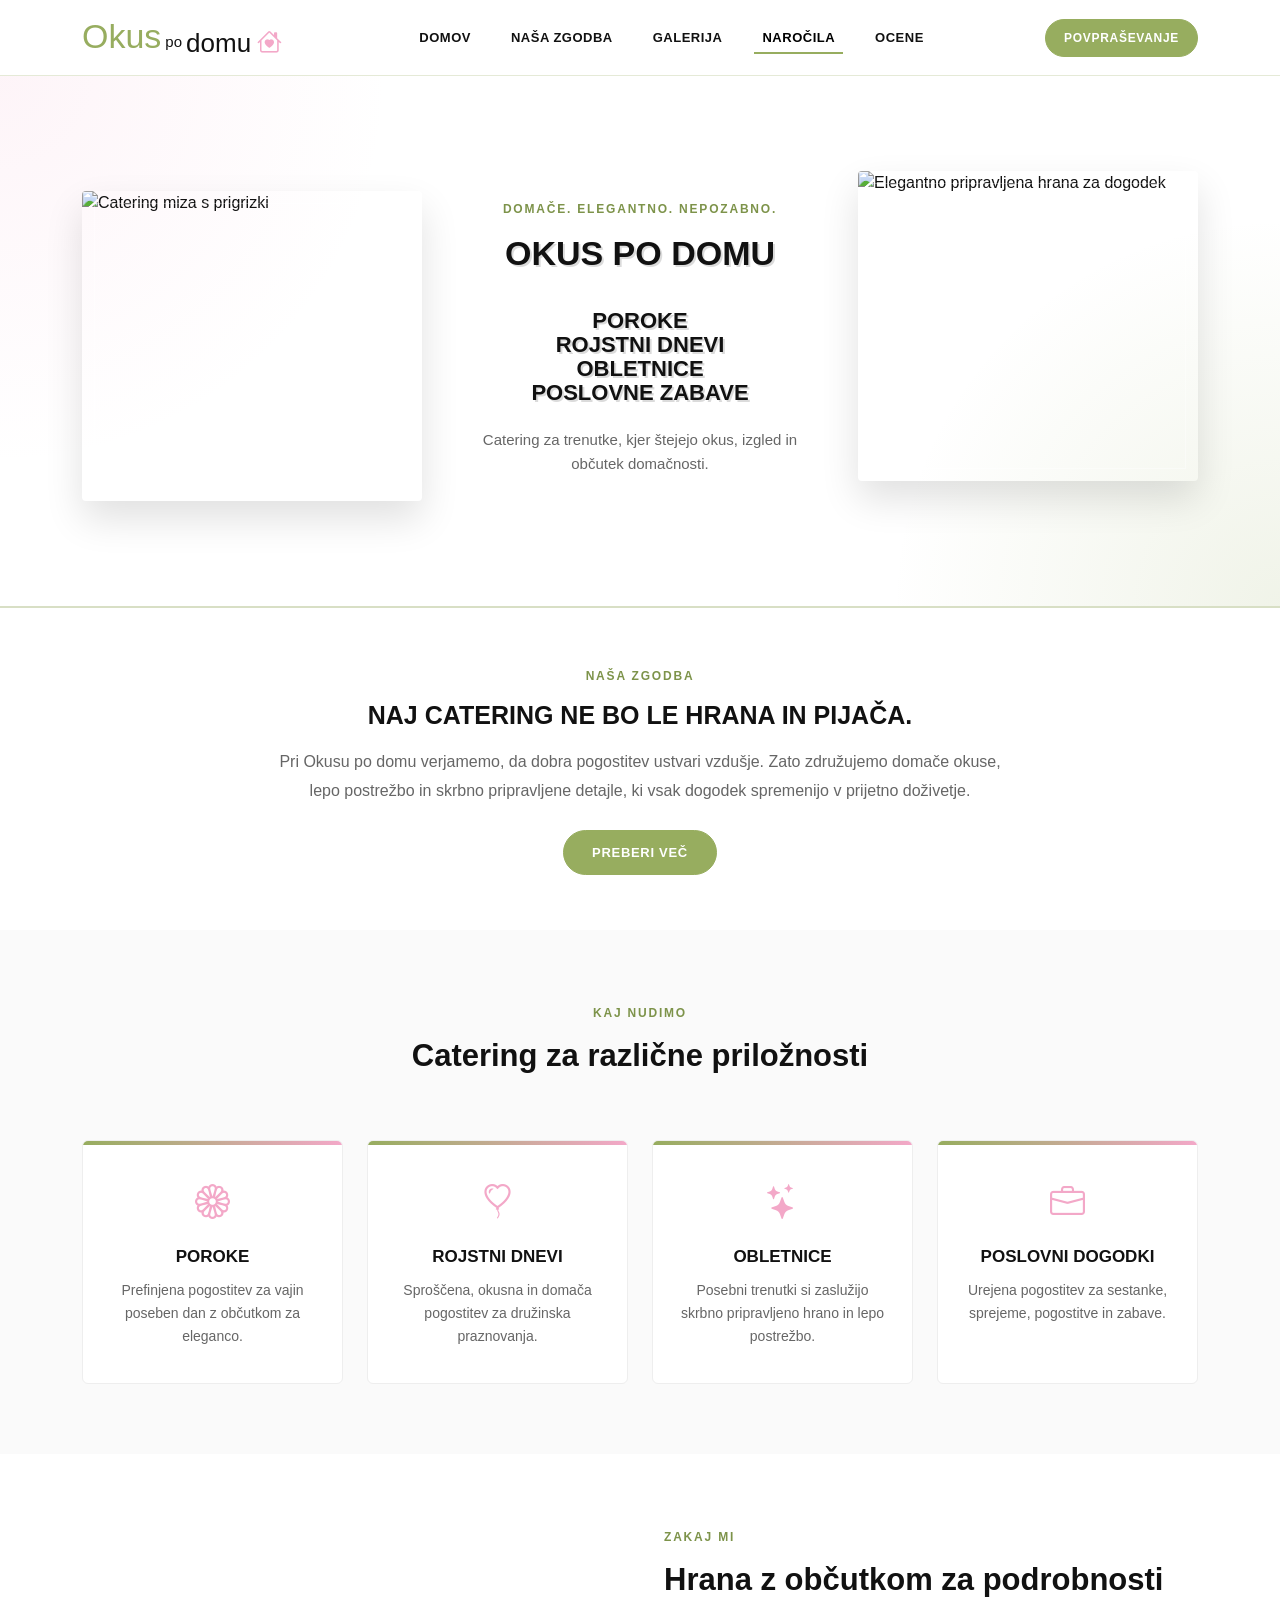
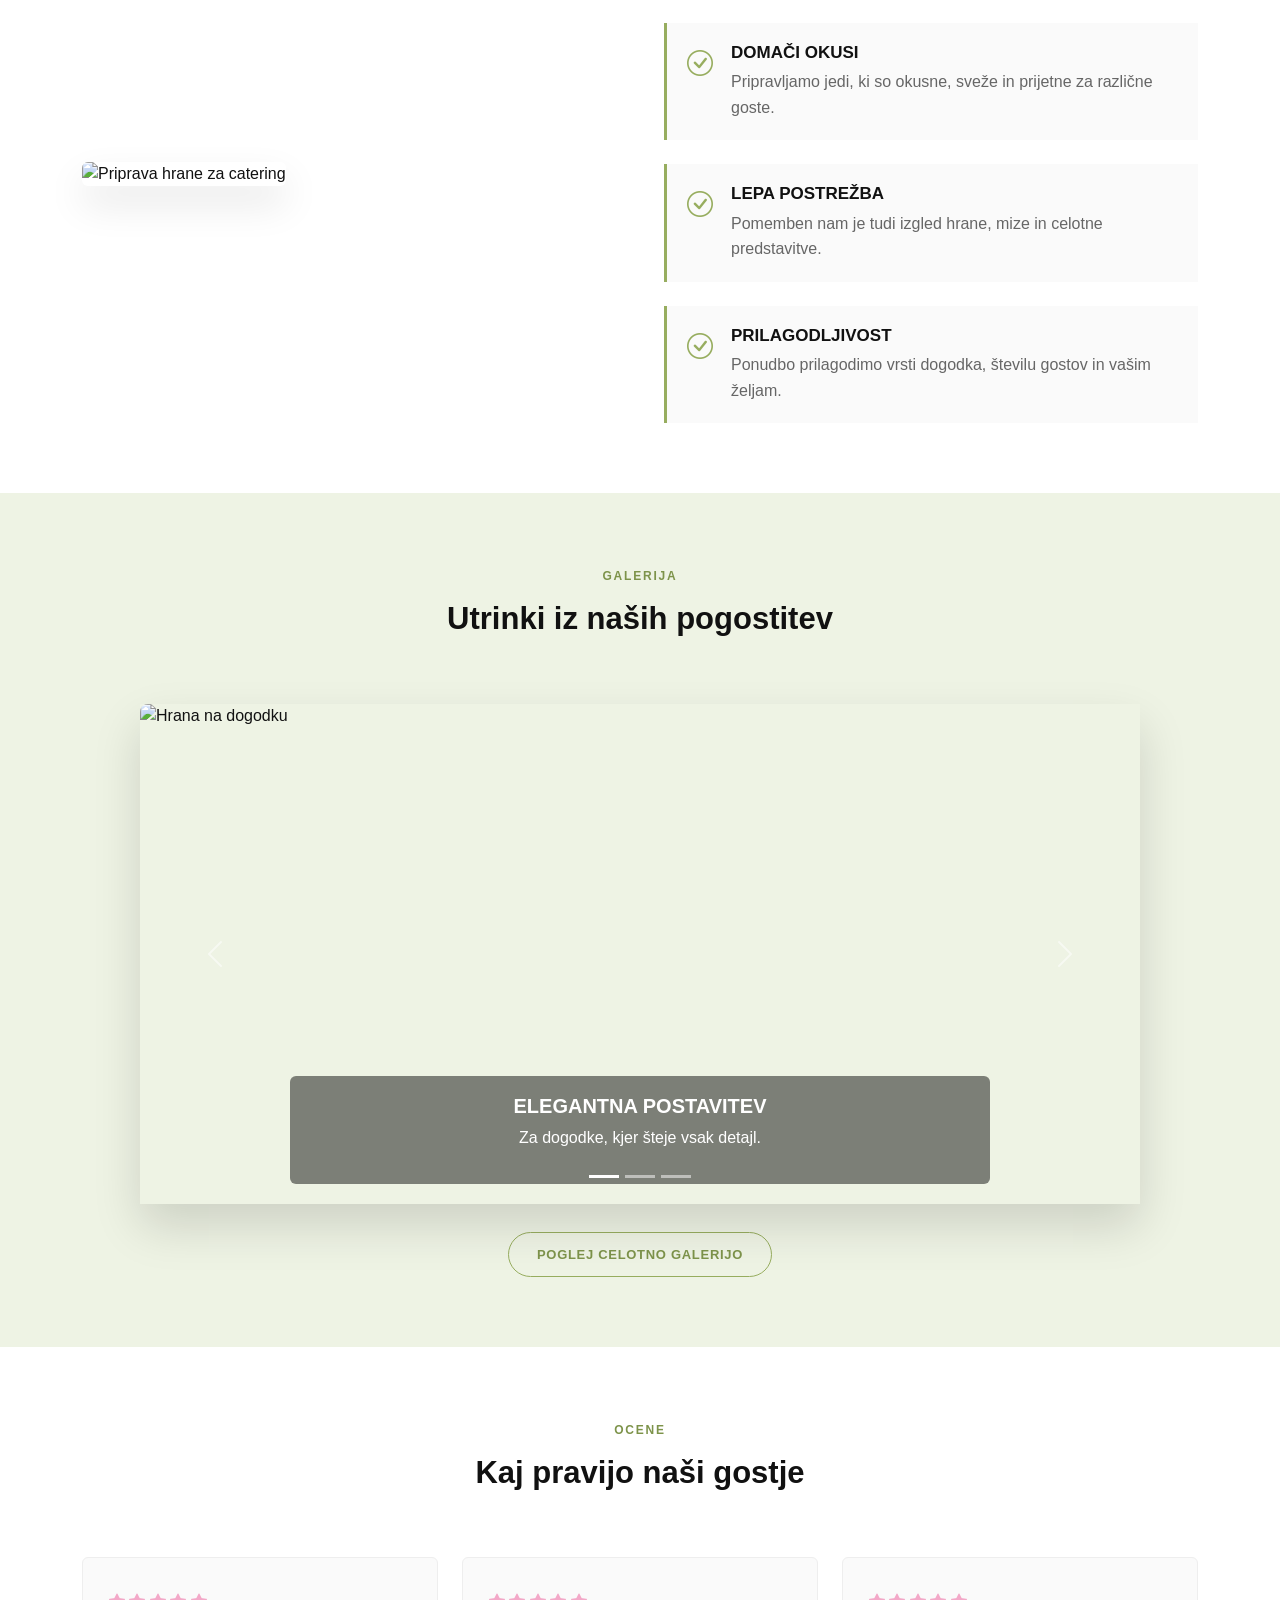
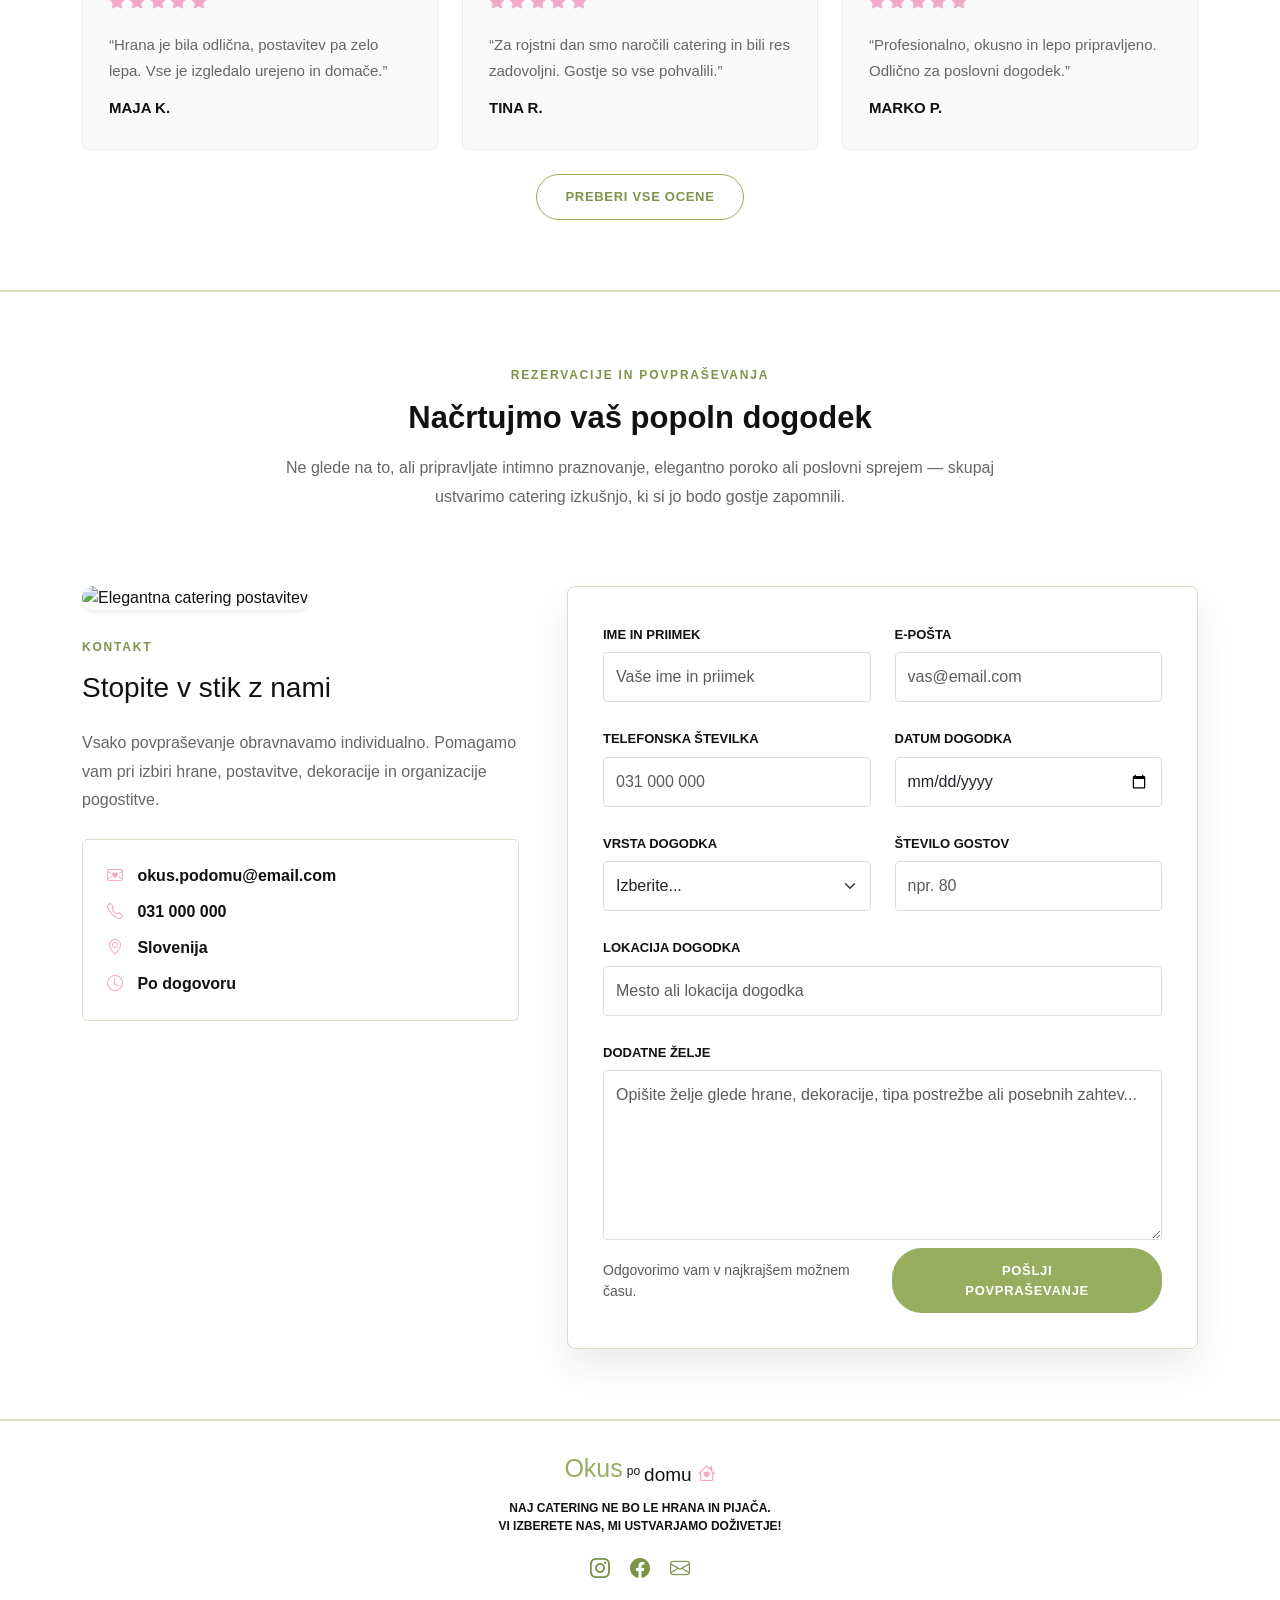
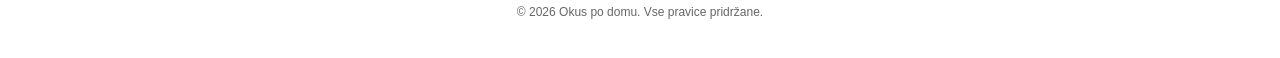
==== commit ec3acac2: "Update index.html" ====
--- a/data/www/index.html
+++ b/data/www/index.html
@@ -1,37 +1,68 @@
-<!-- FOOTER -->
-<footer class="site-footer">
-  <div class="container text-center">
-
-    <div class="footer-logo">
-      <span class="logo-green">Okus</span>
-      <span class="logo-small">po</span>
-      <span class="logo-dark">domu</span>
-      <i class="bi bi-house-heart logo-icon"></i>
-    </div>
-
-    <p>
-      NAJ CATERING NE BO LE HRANA IN PIJAČA.<br>
-      VI IZBERETE NAS, MI USTVARJAMO DOŽIVETJE!
-    </p>
-
-    <div class="social-icons">
-      <a href="#"><i class="bi bi-instagram"></i></a>
-      <a href="#"><i class="bi bi-facebook"></i></a>
-      <a href="#"><i class="bi bi-envelope"></i></a>
-    </div>
-
-    <small>© 2026 Okus po domu. Vse pravice pridržane.</small>
-
-  </div>
-</footer>
-
-<!-- Bootstrap 5 JS -->
-<script src="https://cdn.jsdelivr.net/npm/bootstrap@5.3.3/dist/js/bootstrap.bundle.min.js"></script>
-
-</body>
-</html>
-
-  <main>
+
+<!doctype html>
+<html lang="sl">
+<head>
+  <meta charset="utf-8">
+  <meta name="viewport" content="width=device-width, initial-scale=1">
+  <title>Naročila | Okus po domu</title>
+
+  <!-- Bootstrap 5 CSS -->
+  <link href="https://cdn.jsdelivr.net/npm/bootstrap@5.3.3/dist/css/bootstrap.min.css" rel="stylesheet">
+
+  <!-- Bootstrap ikone -->
+  <link href="https://cdn.jsdelivr.net/npm/bootstrap-icons@1.11.3/font/bootstrap-icons.css" rel="stylesheet">
+
+  <!-- Moja CSS datoteka -->
+  <link rel="stylesheet" href="css/obliko.css">
+</head>
+
+<body>
+
+  <!-- NAVIGACIJA -->
+  <header class="site-header sticky-top">
+    <nav class="navbar navbar-expand-lg navbar-light">
+      <div class="container">
+
+        <a class="navbar-brand logo-wrap" href="index.html">
+          <div class="logo-text">
+            <span class="logo-green">Okus</span>
+            <span class="logo-small">po</span>
+            <span class="logo-dark">domu</span>
+            <i class="bi bi-house-heart logo-icon"></i>
+          </div>
+        </a>
+
+        <button class="navbar-toggler" type="button" data-bs-toggle="collapse" data-bs-target="#glavnaNavigacija"
+          aria-controls="glavnaNavigacija" aria-expanded="false" aria-label="Odpri navigacijo">
+          <span class="navbar-toggler-icon"></span>
+        </button>
+
+        <div class="collapse navbar-collapse" id="glavnaNavigacija">
+          <ul class="navbar-nav mx-auto mb-2 mb-lg-0 gap-lg-4">
+            <li class="nav-item">
+              <a class="nav-link" href="index.html">DOMOV</a>
+            </li>
+            <li class="nav-item">
+              <a class="nav-link" href="nasa-zgodba.html">NAŠA ZGODBA</a>
+            </li>
+            <li class="nav-item">
+              <a class="nav-link" href="galerija.html">GALERIJA</a>
+            </li>
+            <li class="nav-item">
+              <a class="nav-link active" href="narocila.html">NAROČILA</a>
+            </li>
+            <li class="nav-item">
+              <a class="nav-link" href="ocene.html">OCENE</a>
+            </li>
+          </ul>
+
+          <a href="narocila.html" class="btn btn-main-small d-none d-lg-inline-block">Povpraševanje</a>
+        </div>
+
+      </div>
+    </nav>
+  </header>
+   <main>
 
     <!-- HERO SEKCIJA -->
     <section class="hero-section" id="domov">
@@ -89,7 +120,7 @@
               ki vsak dogodek spremenijo v prijetno doživetje.
             </p>
 
-            <a href="nasa-zgodba.php" class="btn btn-main mt-4">Preberi več</a>
+            <a href="nasa-zgodba.html" class="btn btn-main mt-4">Preberi več</a>
           </div>
         </div>
       </div>
@@ -457,76 +488,36 @@
 
   </main>
 
-
-  <!doctype html>
-  <html lang="sl">
-  <head>
-    <meta charset="utf-8">
-    <meta name="viewport" content="width=device-width, initial-scale=1">
-    <title>Okus po domu | Catering</title>
-  
-    <!-- Bootstrap 5 CSS -->
-    <link href="https://cdn.jsdelivr.net/npm/bootstrap@5.3.3/dist/css/bootstrap.min.css" rel="stylesheet">
-  
-    <!-- Bootstrap ikone -->
-    <link href="https://cdn.jsdelivr.net/npm/bootstrap-icons@1.11.3/font/bootstrap-icons.css" rel="stylesheet">
-  
-    <!-- CSS -->
-    <link rel="stylesheet" href="css/obliko.css">
-  </head>
-  
-  <body>
-  
-  <!-- NAVIGACIJA -->
-  <header class="site-header sticky-top">
-    <nav class="navbar navbar-expand-lg navbar-light">
-      <div class="container">
-  
-        <a class="navbar-brand logo-wrap" href="index.php">
-          <div class="logo-text">
-            <span class="logo-green">Okus</span>
-            <span class="logo-small">po</span>
-            <span class="logo-dark">domu</span>
-            <i class="bi bi-house-heart logo-icon"></i>
-          </div>
-        </a>
-  
-        <button class="navbar-toggler" type="button" data-bs-toggle="collapse"
-          data-bs-target="#glavnaNavigacija">
-          <span class="navbar-toggler-icon"></span>
-        </button>
-  
-        <div class="collapse navbar-collapse" id="glavnaNavigacija">
-          <ul class="navbar-nav mx-auto mb-2 mb-lg-0 gap-lg-4">
-  
-            <li class="nav-item">
-              <a class="nav-link" href="index.php">DOMOV</a>
-            </li>
-  
-            <li class="nav-item">
-              <a class="nav-link" href="nasa-zgodba.php">NAŠA ZGODBA</a>
-            </li>
-  
-            <li class="nav-item">
-              <a class="nav-link" href="galerija.php">GALERIJA</a>
-            </li>
-  
-            <li class="nav-item">
-              <a class="nav-link" href="narocila.php">NAROČILA</a>
-            </li>
-  
-            <li class="nav-item">
-              <a class="nav-link" href="ocene.php">OCENE</a>
-            </li>
-  
-          </ul>
-  
-          <a href="narocila.php"
-             class="btn btn-main-small d-none d-lg-inline-block">
-             Povpraševanje
-          </a>
-  
-        </div>
-      </div>
-    </nav>
-  </header>+  <!-- FOOTER -->
+  <footer class="site-footer">
+    <div class="container text-center">
+
+      <div class="footer-logo">
+        <span class="logo-green">Okus</span>
+        <span class="logo-small">po</span>
+        <span class="logo-dark">domu</span>
+        <i class="bi bi-house-heart logo-icon"></i>
+      </div>
+
+      <p>
+        NAJ CATERING NE BO LE HRANA IN PIJAČA.<br>
+        VI IZBERETE NAS, MI USTVARJAMO DOŽIVETJE!
+      </p>
+
+      <div class="social-icons">
+        <a href="#"><i class="bi bi-instagram"></i></a>
+        <a href="#"><i class="bi bi-facebook"></i></a>
+        <a href="#"><i class="bi bi-envelope"></i></a>
+      </div>
+
+      <small>© 2026 Okus po domu. Vse pravice pridržane.</small>
+
+    </div>
+  </footer>
+
+
+  <!-- Bootstrap 5 JS -->
+  <script src="https://cdn.jsdelivr.net/npm/bootstrap@5.3.3/dist/js/bootstrap.bundle.min.js"></script>
+
+</body>
+</html>
